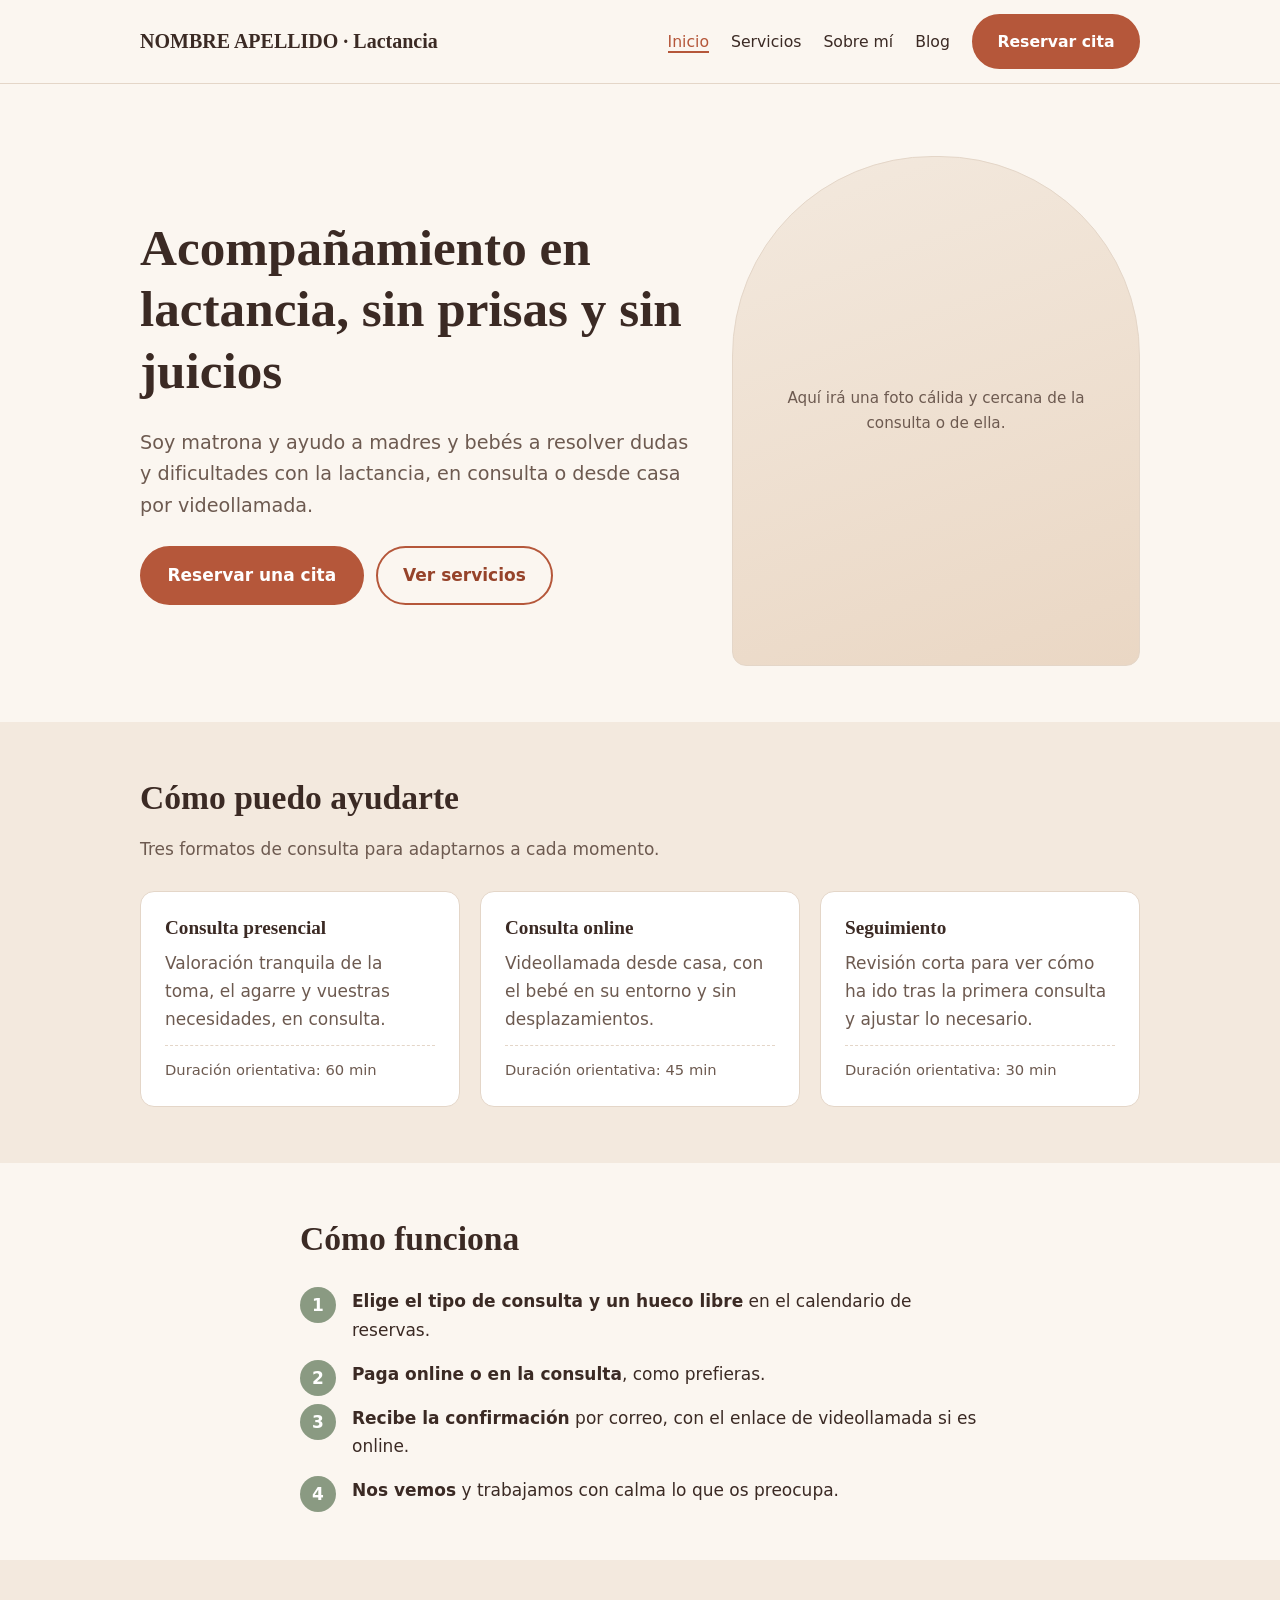
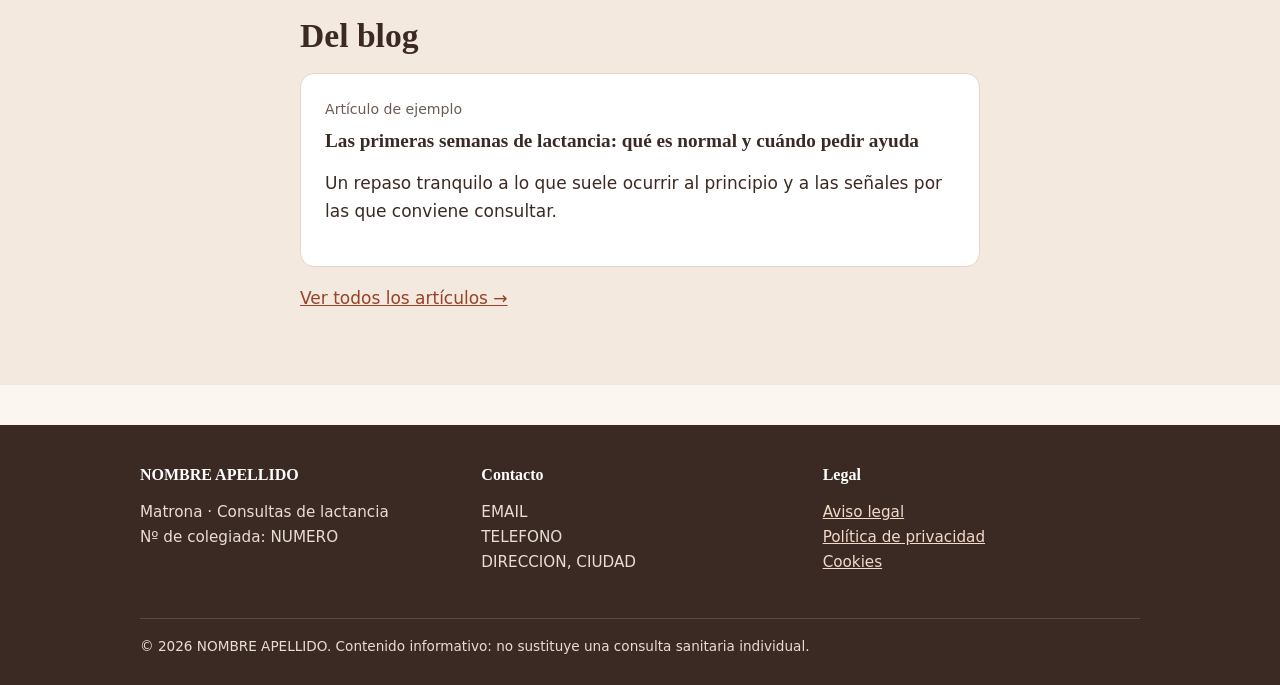
==== index.html @ ddde4c58 "First version" ====
<!doctype html>
<html lang="es">
<head>
  <meta charset="utf-8">
  <meta name="viewport" content="width=device-width, initial-scale=1">
  <title>Consultas de lactancia · NOMBRE APELLIDO, matrona</title>
  <meta name="description" content="Consultas de lactancia con matrona, presenciales y online. Acompañamiento cercano para madres y bebés.">
  <link rel="stylesheet" href="styles.css">
</head>
<body>
  <header class="sitio">
    <div class="wrap">
      <a class="marca" href="index.html">NOMBRE APELLIDO · Lactancia</a>
      <nav aria-label="Principal">
        <ul>
          <li><a href="index.html" aria-current="page">Inicio</a></li>
          <li><a href="servicios.html">Servicios</a></li>
          <li><a href="sobre-mi.html">Sobre mí</a></li>
          <li><a href="blog.html">Blog</a></li>
          <li><a class="boton" href="reservar.html">Reservar cita</a></li>
        </ul>
      </nav>
    </div>
  </header>

  <main>
    <section class="portada">
      <div class="wrap">
        <div>
          <h1>Acompañamiento en lactancia, sin prisas y sin juicios</h1>
          <p class="entrada">Soy matrona y ayudo a madres y bebés a resolver dudas y dificultades con la lactancia, en consulta o desde casa por videollamada.</p>
          <div class="acciones">
            <a class="boton" href="reservar.html">Reservar una cita</a>
            <a class="boton suave" href="servicios.html">Ver servicios</a>
          </div>
        </div>
        <div class="retrato" role="img" aria-label="Espacio reservado para una foto">
          Aquí irá una foto cálida y cercana de la consulta o de ella.
        </div>
      </div>
    </section>

    <section class="bloque alt">
      <div class="wrap">
        <div class="cabecera-bloque">
          <h2>Cómo puedo ayudarte</h2>
          <p>Tres formatos de consulta para adaptarnos a cada momento.</p>
        </div>
        <div class="tarjetas">
          <div class="tarjeta">
            <h3>Consulta presencial</h3>
            <p>Valoración tranquila de la toma, el agarre y vuestras necesidades, en consulta.</p>
            <div class="detalle">Duración orientativa: 60 min</div>
          </div>
          <div class="tarjeta">
            <h3>Consulta online</h3>
            <p>Videollamada desde casa, con el bebé en su entorno y sin desplazamientos.</p>
            <div class="detalle">Duración orientativa: 45 min</div>
          </div>
          <div class="tarjeta">
            <h3>Seguimiento</h3>
            <p>Revisión corta para ver cómo ha ido tras la primera consulta y ajustar lo necesario.</p>
            <div class="detalle">Duración orientativa: 30 min</div>
          </div>
        </div>
      </div>
    </section>

    <section class="bloque">
      <div class="wrap estrecho">
        <div class="cabecera-bloque">
          <h2>Cómo funciona</h2>
        </div>
        <ol class="pasos">
          <li><strong>Elige el tipo de consulta y un hueco libre</strong> en el calendario de reservas.</li>
          <li><strong>Paga online o en la consulta</strong>, como prefieras.</li>
          <li><strong>Recibe la confirmación</strong> por correo, con el enlace de videollamada si es online.</li>
          <li><strong>Nos vemos</strong> y trabajamos con calma lo que os preocupa.</li>
        </ol>
      </div>
    </section>

    <section class="bloque alt">
      <div class="wrap estrecho">
        <h2>Del blog</h2>
        <div class="lista-articulos">
          <div class="articulo-resumen">
            <div class="meta">Artículo de ejemplo</div>
            <h3><a href="articulo-primeras-semanas.html">Las primeras semanas de lactancia: qué es normal y cuándo pedir ayuda</a></h3>
            <p>Un repaso tranquilo a lo que suele ocurrir al principio y a las señales por las que conviene consultar.</p>
          </div>
        </div>
        <p><a href="blog.html">Ver todos los artículos →</a></p>
      </div>
    </section>
  </main>

  <footer class="sitio">
    <div class="wrap">
      <div class="columnas">
        <div>
          <h3>NOMBRE APELLIDO</h3>
          <p>Matrona · Consultas de lactancia<br>Nº de colegiada: NUMERO</p>
        </div>
        <div>
          <h3>Contacto</h3>
          <p>EMAIL<br>TELEFONO<br>DIRECCION, CIUDAD</p>
        </div>
        <div>
          <h3>Legal</h3>
          <p><a href="aviso-legal.html">Aviso legal</a><br><a href="aviso-legal.html#privacidad">Política de privacidad</a><br><a href="aviso-legal.html#cookies">Cookies</a></p>
        </div>
      </div>
      <div class="copia">© 2026 NOMBRE APELLIDO. Contenido informativo: no sustituye una consulta sanitaria individual.</div>
    </div>
  </footer>
</body>
</html>
---- styles.css ----
:root {
  --crema: #fbf6f0;
  --crema-2: #f3e9de;
  --tinta: #3b2a24;
  --tinta-suave: #6d5a50;
  --terracota: #b5573a;
  --terracota-oscuro: #96432a;
  --salvia: #8a9a82;
  --linea: #e4d6c8;
  --radio: 14px;
}

* { box-sizing: border-box; }

html { scroll-behavior: smooth; }

body {
  margin: 0;
  background: var(--crema);
  color: var(--tinta);
  font-family: system-ui, -apple-system, "Segoe UI", Roboto, sans-serif;
  line-height: 1.65;
  font-size: 17px;
}

h1, h2, h3 {
  font-family: Georgia, "Times New Roman", serif;
  font-weight: 600;
  line-height: 1.2;
  margin: 0 0 .5em;
}
h1 { font-size: clamp(2rem, 5vw, 3.2rem); }
h2 { font-size: clamp(1.5rem, 3.5vw, 2.1rem); }
h3 { font-size: 1.2rem; }

a { color: var(--terracota-oscuro); }
a:hover { color: var(--terracota); }

.wrap { max-width: 1040px; margin: 0 auto; padding: 0 20px; }
.estrecho { max-width: 720px; }

/* Cabecera */
header.sitio {
  background: var(--crema);
  border-bottom: 1px solid var(--linea);
  position: sticky;
  top: 0;
  z-index: 10;
}
header.sitio .wrap {
  display: flex;
  align-items: center;
  justify-content: space-between;
  gap: 16px;
  padding-top: 14px;
  padding-bottom: 14px;
  flex-wrap: wrap;
}
.marca {
  font-family: Georgia, serif;
  font-size: 1.25rem;
  font-weight: 600;
  color: var(--tinta);
  text-decoration: none;
}
nav ul {
  list-style: none;
  display: flex;
  gap: 6px 22px;
  margin: 0;
  padding: 0;
  flex-wrap: wrap;
  align-items: center;
}
nav a {
  text-decoration: none;
  color: var(--tinta);
  font-size: .98rem;
}
nav a:hover, nav a[aria-current="page"] { color: var(--terracota); }
nav a[aria-current="page"] { border-bottom: 2px solid var(--terracota); }

/* Botones */
.boton {
  display: inline-block;
  background: var(--terracota);
  color: #fff;
  padding: .8em 1.5em;
  border-radius: 999px;
  text-decoration: none;
  font-weight: 600;
  border: 2px solid var(--terracota);
  transition: background .15s;
}
.boton:hover { background: var(--terracota-oscuro); border-color: var(--terracota-oscuro); color: #fff; }
.boton.suave { background: transparent; color: var(--terracota-oscuro); }
.boton.suave:hover { background: var(--crema-2); color: var(--terracota-oscuro); }

/* Portada */
.portada { padding: 72px 0 56px; }
.portada .wrap {
  display: grid;
  grid-template-columns: 1.15fr .85fr;
  gap: 40px;
  align-items: center;
}
.portada p.entrada { font-size: 1.2rem; color: var(--tinta-suave); max-width: 34em; }
.portada .acciones { display: flex; gap: 12px; flex-wrap: wrap; margin-top: 24px; }
.retrato {
  aspect-ratio: 4 / 5;
  border-radius: 200px 200px var(--radio) var(--radio);
  background: linear-gradient(160deg, var(--crema-2), #ead7c4);
  border: 1px solid var(--linea);
  display: flex;
  align-items: center;
  justify-content: center;
  text-align: center;
  padding: 24px;
  color: var(--tinta-suave);
  font-size: .95rem;
}

/* Secciones */
section.bloque { padding: 56px 0; }
section.bloque.alt { background: var(--crema-2); }
.cabecera-bloque { margin-bottom: 28px; max-width: 40em; }
.cabecera-bloque p { color: var(--tinta-suave); margin: 0; }

.tarjetas {
  display: grid;
  grid-template-columns: repeat(auto-fit, minmax(250px, 1fr));
  gap: 20px;
}
.tarjeta {
  background: #fff;
  border: 1px solid var(--linea);
  border-radius: var(--radio);
  padding: 24px;
  display: flex;
  flex-direction: column;
}
.tarjeta p { margin: 0 0 12px; color: var(--tinta-suave); }
.tarjeta .detalle { font-size: .92rem; color: var(--tinta-suave); margin-top: auto; padding-top: 12px; border-top: 1px dashed var(--linea); }
.precio {
  font-family: Georgia, serif;
  font-size: 1.6rem;
  color: var(--terracota-oscuro);
  margin: 4px 0 8px;
}

.pasos { counter-reset: paso; list-style: none; padding: 0; margin: 0; display: grid; gap: 16px; }
.pasos li {
  counter-increment: paso;
  position: relative;
  padding-left: 52px;
}
.pasos li::before {
  content: counter(paso);
  position: absolute;
  left: 0;
  top: 0;
  width: 36px;
  height: 36px;
  border-radius: 50%;
  background: var(--salvia);
  color: #fff;
  font-weight: 700;
  display: flex;
  align-items: center;
  justify-content: center;
}

/* Reserva */
.reserva-marco {
  border: 1px solid var(--linea);
  border-radius: var(--radio);
  overflow: hidden;
  background: #fff;
}
.reserva-marco iframe { width: 100%; height: 720px; border: 0; display: block; }

.aviso {
  background: #fff8e6;
  border: 1px solid #ecd9a0;
  border-radius: var(--radio);
  padding: 14px 18px;
  font-size: .95rem;
  margin: 0 0 24px;
}

/* Blog */
.lista-articulos { display: grid; gap: 20px; }
.articulo-resumen {
  background: #fff;
  border: 1px solid var(--linea);
  border-radius: var(--radio);
  padding: 24px;
}
.articulo-resumen h3 { margin-bottom: .3em; }
.articulo-resumen h3 a { text-decoration: none; color: var(--tinta); }
.articulo-resumen h3 a:hover { color: var(--terracota); }
.meta { font-size: .88rem; color: var(--tinta-suave); margin-bottom: 8px; }

article.texto h2 { margin-top: 1.6em; }
article.texto p, article.texto li { max-width: 40em; }

.divulgacion {
  font-size: .9rem;
  color: var(--tinta-suave);
  border-left: 3px solid var(--salvia);
  padding: 4px 0 4px 14px;
  margin: 24px 0;
}

/* Pie */
footer.sitio {
  background: var(--tinta);
  color: #e9ddd2;
  padding: 40px 0 28px;
  margin-top: 40px;
  font-size: .95rem;
}
footer.sitio a { color: #f3d9c9; }
footer.sitio .columnas {
  display: grid;
  grid-template-columns: repeat(auto-fit, minmax(220px, 1fr));
  gap: 24px;
}
footer.sitio h3 { color: #fff; font-size: 1rem; }
footer.sitio .copia { margin-top: 28px; padding-top: 16px; border-top: 1px solid #5b473e; font-size: .85rem; }

@media (max-width: 760px) {
  .portada { padding-top: 40px; }
  .portada .wrap { grid-template-columns: 1fr; }
  .retrato { max-width: 320px; }
  .reserva-marco iframe { height: 820px; }
}
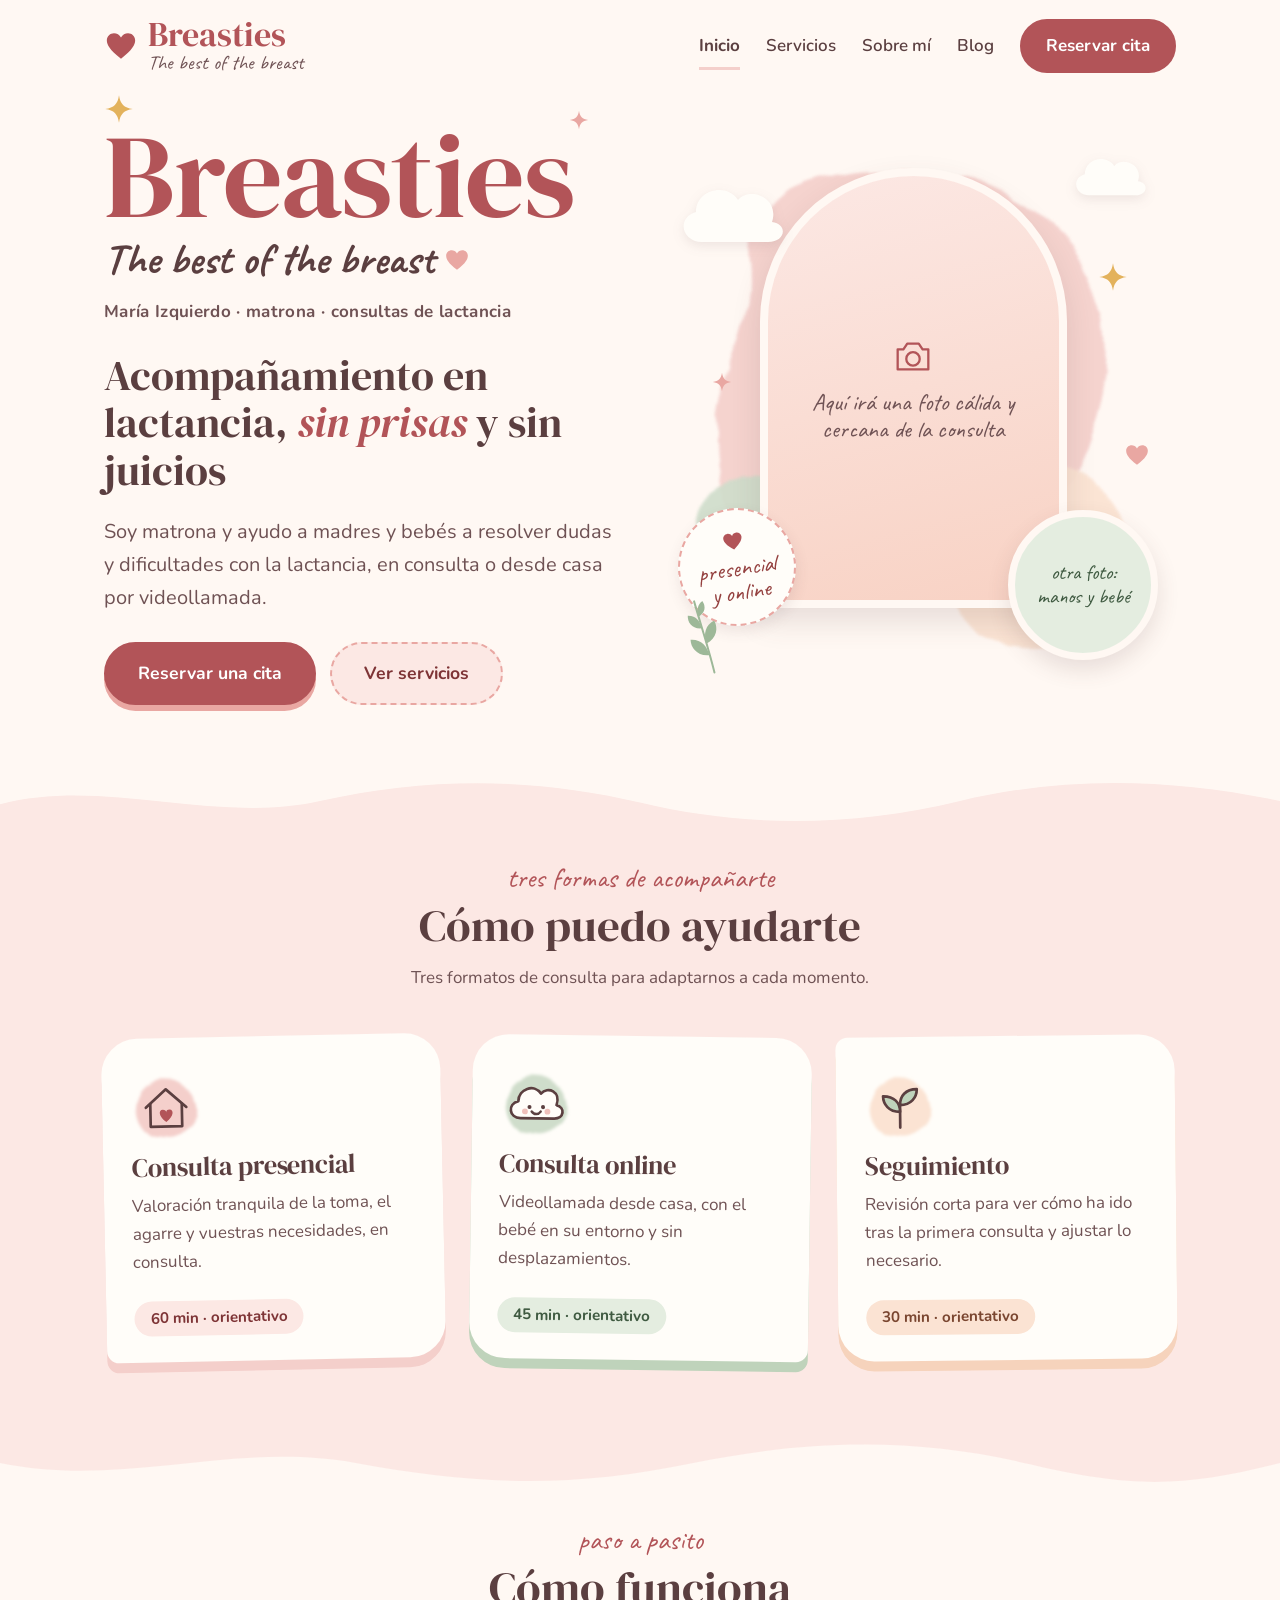
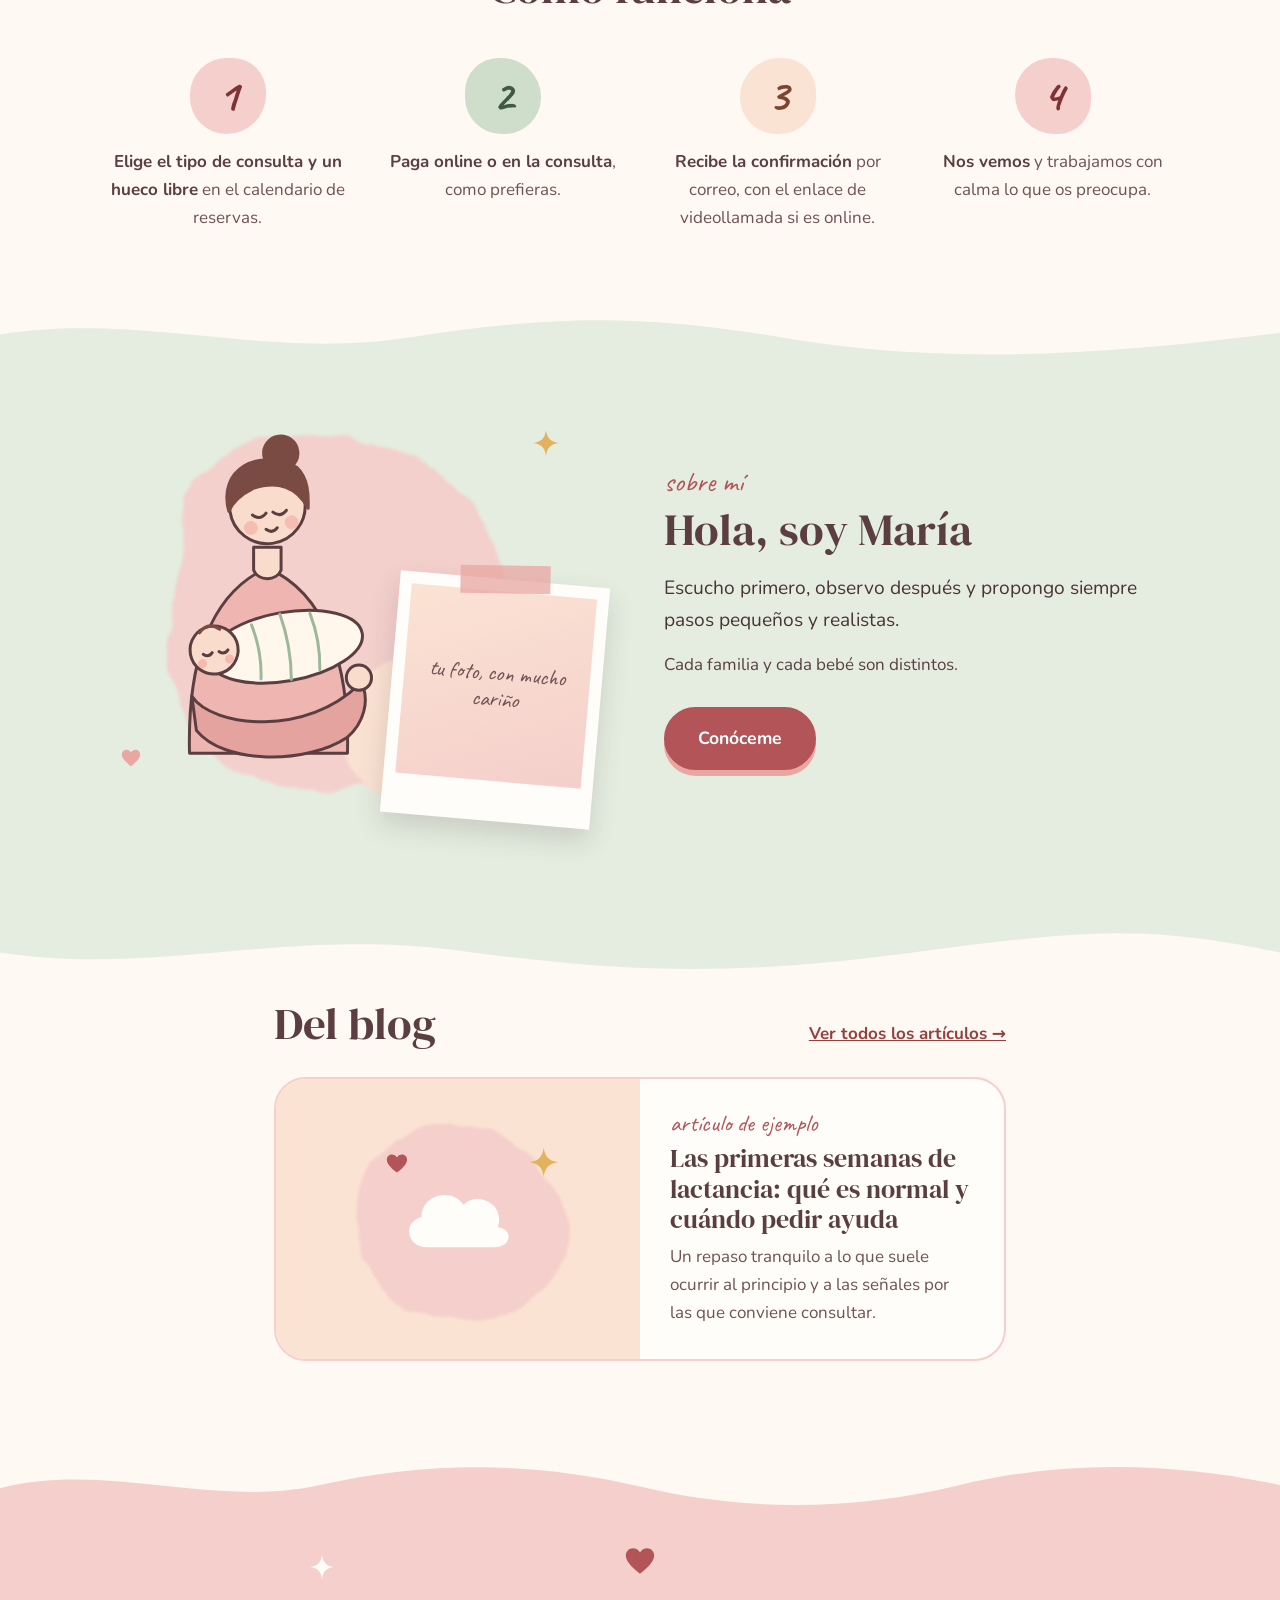
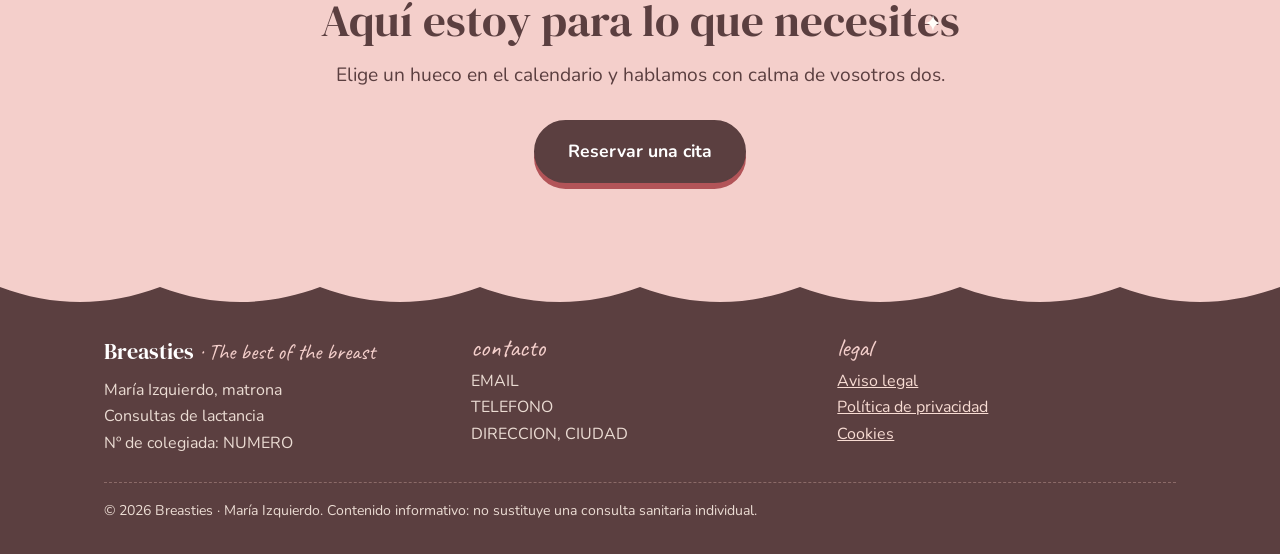
==== commit b6fea342: "Actualizar UI" ====
--- a/index.html
+++ b/index.html
@@ -3,14 +3,38 @@
 <head>
   <meta charset="utf-8">
   <meta name="viewport" content="width=device-width, initial-scale=1">
-  <title>Consultas de lactancia · NOMBRE APELLIDO, matrona</title>
-  <meta name="description" content="Consultas de lactancia con matrona, presenciales y online. Acompañamiento cercano para madres y bebés.">
+  <title>Breasties · The best of the breast · María Izquierdo, matrona</title>
+  <meta name="description" content="Breasties: consultas de lactancia con la matrona María Izquierdo, presenciales y online. Acompañamiento cercano para madres y bebés.">
+  <link rel="preconnect" href="https://fonts.googleapis.com">
+  <link href="https://fonts.googleapis.com/css2?family=DM+Serif+Display:ital@0;1&family=Nunito:wght@400;600;700&family=Caveat:wght@500;700&display=swap" rel="stylesheet">
   <link rel="stylesheet" href="styles.css">
 </head>
 <body>
+  <svg width="0" height="0" style="position:absolute" aria-hidden="true" focusable="false">
+  <defs>
+    <filter id="acuarela" x="-20%" y="-20%" width="140%" height="140%">
+      <feTurbulence type="fractalNoise" baseFrequency="0.018" numOctaves="3" seed="7" result="ruido"/>
+      <feDisplacementMap in="SourceGraphic" in2="ruido" scale="16" xChannelSelector="R" yChannelSelector="G" result="desp"/>
+      <feGaussianBlur in="desp" stdDeviation="1.4"/>
+    </filter>
+    <symbol id="chispa" viewBox="-12 -12 24 24"><path d="M0 -11 C1 -4 4 -1 11 0 C4 1 1 4 0 11 C-1 4 -4 1 -11 0 C-4 -1 -1 -4 0 -11Z" fill="currentColor"/></symbol>
+    <symbol id="corazon" viewBox="0 0 24 24"><path d="M12 21 C4 15 2 11 2 8 C2 5 4.5 3 7 3 C9 3 11 4 12 6 C13 4 15 3 17 3 C19.5 3 22 5 22 8 C22 11 20 15 12 21Z" fill="currentColor"/></symbol>
+    <symbol id="nube" viewBox="0 0 120 70"><path d="M30 64 C10 64 4 40 24 34 C24 12 54 4 66 22 C78 8 108 20 100 44 C116 46 114 64 96 64 Z" fill="currentColor"/></symbol>
+    <symbol id="ramita" viewBox="0 0 40 80">
+      <path d="M20 78 C21 52 20 30 20 4" stroke="currentColor" stroke-width="2" fill="none" stroke-linecap="round"/>
+      <path d="M20 60 C8 58 4 48 6 40 C16 42 20 50 20 60Z" fill="currentColor"/>
+      <path d="M20 48 C32 46 36 36 34 28 C24 30 20 38 20 48Z" fill="currentColor"/>
+      <path d="M20 32 C10 30 8 22 10 16 C18 18 20 24 20 32Z" fill="currentColor"/>
+      <path d="M20 20 C28 18 30 12 28 6 C22 8 20 14 20 20Z" fill="currentColor"/>
+    </symbol>
+  </defs>
+</svg>
   <header class="sitio">
     <div class="wrap">
-      <a class="marca" href="index.html">NOMBRE APELLIDO · Lactancia</a>
+      <a class="marca" href="index.html">
+        <svg viewBox="0 0 24 24" aria-hidden="true"><use href="#corazon"/></svg>
+        <span class="marca-texto"><span class="marca-nombre">Breasties</span><span class="marca-lema">The best of the breast</span></span>
+      </a>
       <nav aria-label="Principal">
         <ul>
           <li><a href="index.html" aria-current="page">Inicio</a></li>
@@ -27,91 +51,194 @@
     <section class="portada">
       <div class="wrap">
         <div>
-          <h1>Acompañamiento en lactancia, sin prisas y sin juicios</h1>
+          <div class="titular">
+            <div class="marca-grande">Breasties</div>
+            <div class="lema">The best of the breast <svg viewBox="0 0 24 24" aria-hidden="true"><use href="#corazon"/></svg></div>
+            <svg class="garabato" width="30" height="30" viewBox="0 0 24 24" aria-hidden="true" style="left:0;top:-26px;color:var(--oro)"><use href="#chispa"/></svg>
+            <svg class="garabato" width="20" height="20" viewBox="0 0 24 24" aria-hidden="true" style="right:6%;top:-10px;color:var(--rosa-fuerte)"><use href="#chispa"/></svg>
+            <div class="firma">María Izquierdo · matrona · consultas de lactancia</div>
+          </div>
+          <h1>Acompañamiento en lactancia, <em>sin prisas</em> y sin juicios</h1>
           <p class="entrada">Soy matrona y ayudo a madres y bebés a resolver dudas y dificultades con la lactancia, en consulta o desde casa por videollamada.</p>
           <div class="acciones">
-            <a class="boton" href="reservar.html">Reservar una cita</a>
-            <a class="boton suave" href="servicios.html">Ver servicios</a>
-          </div>
-        </div>
-        <div class="retrato" role="img" aria-label="Espacio reservado para una foto">
-          Aquí irá una foto cálida y cercana de la consulta o de ella.
-        </div>
-      </div>
-    </section>
-
-    <section class="bloque alt">
+            <a class="boton grande" href="reservar.html">Reservar una cita</a>
+            <a class="boton grande suave" href="servicios.html">Ver servicios</a>
+          </div>
+        </div>
+
+        <div class="escena">
+          <svg class="fondo" viewBox="0 0 480 540" aria-hidden="true" preserveAspectRatio="xMidYMid meet">
+            <path d="M70 120 C60 40 190 10 290 40 C400 70 450 160 420 270 C395 370 330 440 220 450 C110 460 40 400 38 300 C36 230 78 190 70 120Z" fill="#f4cfcb" filter="url(#acuarela)" opacity=".9"/>
+            <path d="M300 330 C360 300 450 330 450 410 C450 480 380 520 320 500 C260 480 240 360 300 330Z" fill="#fbe3d3" filter="url(#acuarela)" opacity=".95"/>
+            <path d="M20 400 C10 350 60 320 100 340 C140 360 150 420 110 450 C70 480 30 450 20 400Z" fill="#cfddcb" filter="url(#acuarela)" opacity=".9"/>
+          </svg>
+          <!-- Foto principal: sustituye el contenido por <img src="foto.jpg" alt="Descripción"> -->
+          <div class="foto foto-arco" role="img" aria-label="Espacio para una foto">
+            <svg width="46" height="46" viewBox="0 0 48 48" fill="none" stroke="#b25458" stroke-width="2.4" stroke-linecap="round" stroke-linejoin="round" aria-hidden="true"><path d="M8 17 H14 L18 11 H30 L34 17 H40 V38 H8 Z"/><circle cx="24" cy="27" r="7"/></svg>
+            Aquí irá una foto cálida y cercana de la consulta
+          </div>
+          <div class="foto foto-redonda" role="img" aria-label="Espacio para una segunda foto">otra foto: manos y bebé</div>
+          <div class="pegatina"><svg viewBox="0 0 24 24" aria-hidden="true"><use href="#corazon"/></svg>presencial<br>y online</div>
+          <svg class="garabato flota" width="120" height="70" viewBox="0 0 120 70" aria-hidden="true" style="left:-6px;top:36px;color:var(--crema-2);filter:drop-shadow(0 4px 6px rgba(91,63,64,.1))"><use href="#nube"/></svg>
+          <svg class="garabato flota2" width="84" height="50" viewBox="0 0 120 70" aria-hidden="true" style="right:6px;top:8px;color:var(--crema-2);filter:drop-shadow(0 4px 6px rgba(91,63,64,.1))"><use href="#nube"/></svg>
+          <svg class="garabato" width="30" height="30" viewBox="0 0 24 24" aria-hidden="true" style="right:30px;top:120px;color:var(--oro)"><use href="#chispa"/></svg>
+          <svg class="garabato" width="20" height="20" viewBox="0 0 24 24" aria-hidden="true" style="left:34px;top:230px;color:var(--rosa-fuerte)"><use href="#chispa"/></svg>
+          <svg class="garabato" width="26" height="26" viewBox="0 0 24 24" aria-hidden="true" style="right:8px;top:300px;color:var(--rosa-fuerte)"><use href="#corazon"/></svg>
+          <svg class="garabato" width="40" height="80" viewBox="0 0 40 80" aria-hidden="true" style="left:6px;bottom:6px;color:#9db898;transform:rotate(-16deg)"><use href="#ramita"/></svg>
+        </div>
+      </div>
+    </section>
+
+    <div class="ola" style="--de:var(--crema);--a:var(--rosa-claro)" aria-hidden="true"><svg viewBox="0 0 1440 60" preserveAspectRatio="none"><path d="M0 34 C120 0 240 60 360 30 S600 0 720 32 S960 62 1080 30 S1320 2 1440 30 V60 H0Z"/></svg></div>
+    <section class="bloque rosa">
       <div class="wrap">
         <div class="cabecera-bloque">
+          <div class="manuscrita">tres formas de acompañarte</div>
           <h2>Cómo puedo ayudarte</h2>
           <p>Tres formatos de consulta para adaptarnos a cada momento.</p>
         </div>
         <div class="tarjetas">
           <div class="tarjeta">
+            <svg class="icono" viewBox="0 0 64 64" aria-hidden="true"><circle cx="32" cy="34" r="27" fill="#f4cfcb" filter="url(#acuarela)"/><g fill="none" stroke="#5b3f40" stroke-width="2.4" stroke-linecap="round" stroke-linejoin="round"><path d="M14 33 L32 17 L50 33"/><path d="M18 30 V50 H46 V30"/></g><path d="M32 46 C25 41 25 35 29 35 C31 35 32 36 32 37.5 C32 36 33 35 35 35 C39 35 39 41 32 46Z" fill="#b25458"/></svg>
             <h3>Consulta presencial</h3>
             <p>Valoración tranquila de la toma, el agarre y vuestras necesidades, en consulta.</p>
-            <div class="detalle">Duración orientativa: 60 min</div>
+            <div class="pie-tarjeta"><span class="pildora">60 min · orientativo</span></div>
           </div>
           <div class="tarjeta">
+            <svg class="icono" viewBox="0 0 64 64" aria-hidden="true"><circle cx="32" cy="34" r="27" fill="#cfddcb" filter="url(#acuarela)"/><path d="M18 46 C8 46 6 34 16 31 C16 20 30 15 36 24 C42 17 54 22 50 34 C58 36 57 46 48 46 Z" fill="#fffdf9" stroke="#5b3f40" stroke-width="2.4" stroke-linejoin="round"/><circle cx="26" cy="36" r="1.8" fill="#5b3f40"/><circle cx="38" cy="36" r="1.8" fill="#5b3f40"/><path d="M28 40 C30 43 34 43 36 40" fill="none" stroke="#5b3f40" stroke-width="2.2" stroke-linecap="round"/><circle cx="22" cy="40" r="2.6" fill="#e9a7a2" opacity=".7"/><circle cx="42" cy="40" r="2.6" fill="#e9a7a2" opacity=".7"/></svg>
             <h3>Consulta online</h3>
             <p>Videollamada desde casa, con el bebé en su entorno y sin desplazamientos.</p>
-            <div class="detalle">Duración orientativa: 45 min</div>
+            <div class="pie-tarjeta"><span class="pildora">45 min · orientativo</span></div>
           </div>
           <div class="tarjeta">
+            <svg class="icono" viewBox="0 0 64 64" aria-hidden="true"><circle cx="32" cy="34" r="27" fill="#fbe3d3" filter="url(#acuarela)"/><g fill="none" stroke="#5b3f40" stroke-width="2.4" stroke-linecap="round" stroke-linejoin="round"><path d="M32 52 V30"/><path d="M32 38 C22 38 17 31 17 24 C27 24 32 30 32 38Z" fill="#bfd3bb"/><path d="M32 32 C42 32 47 25 47 18 C37 18 32 24 32 32Z" fill="#bfd3bb"/></g></svg>
             <h3>Seguimiento</h3>
             <p>Revisión corta para ver cómo ha ido tras la primera consulta y ajustar lo necesario.</p>
-            <div class="detalle">Duración orientativa: 30 min</div>
-          </div>
-        </div>
-      </div>
-    </section>
-
-    <section class="bloque">
+            <div class="pie-tarjeta"><span class="pildora">30 min · orientativo</span></div>
+          </div>
+        </div>
+      </div>
+    </section>
+
+    <div class="ola" style="--de:var(--rosa-claro);--a:var(--crema)" aria-hidden="true"><svg viewBox="0 0 1440 60" preserveAspectRatio="none"><path d="M0 30 C140 62 260 2 400 30 S640 62 780 30 S1040 0 1160 32 S1340 58 1440 30 V60 H0Z"/></svg></div>
+    <section class="bloque crema">
+      <div class="wrap">
+        <div class="cabecera-bloque">
+          <div class="manuscrita">paso a pasito</div>
+          <h2>Cómo funciona</h2>
+        </div>
+        <ol class="pasos">
+          <li><span class="num" aria-hidden="true">1</span><span><strong>Elige el tipo de consulta y un hueco libre</strong> en el calendario de reservas.</span></li>
+          <li><span class="num" aria-hidden="true">2</span><span><strong>Paga online o en la consulta</strong>, como prefieras.</span></li>
+          <li><span class="num" aria-hidden="true">3</span><span><strong>Recibe la confirmación</strong> por correo, con el enlace de videollamada si es online.</span></li>
+          <li><span class="num" aria-hidden="true">4</span><span><strong>Nos vemos</strong> y trabajamos con calma lo que os preocupa.</span></li>
+        </ol>
+      </div>
+    </section>
+
+    <div class="ola" style="--de:var(--crema);--a:var(--salvia-claro)" aria-hidden="true"><svg viewBox="0 0 1440 60" preserveAspectRatio="none"><path d="M0 28 C160 0 300 60 460 32 S720 2 880 32 S1200 60 1440 26 V60 H0Z"/></svg></div>
+    <section class="bloque salvia">
+      <div class="wrap sobre">
+        <div class="escena">
+      <svg class="fondo" viewBox="0 0 480 440" aria-hidden="true" preserveAspectRatio="xMidYMid meet">
+        <path d="M60 140 C50 60 150 20 240 40 C340 62 400 140 380 240 C360 340 280 400 180 390 C90 380 40 320 50 240 C54 200 64 180 60 140Z" fill="#f4cfcb" filter="url(#acuarela)" opacity=".95"/>
+        <path d="M250 270 C300 240 390 270 380 340 C370 400 300 420 250 390 C210 365 215 295 250 270Z" fill="#fbe3d3" filter="url(#acuarela)" opacity=".95"/>
+      </svg>
+      <svg viewBox="40 20 260 300" aria-hidden="true" style="position:absolute;left:2%;top:20px;width:62%" fill="none" stroke="#5b3f40" stroke-width="2.6" stroke-linecap="round" stroke-linejoin="round">
+        <path d="M92 312 C90 232 110 172 160 150 C210 172 232 232 230 312 Z" fill="#efb5b1"/>
+        <path d="M148 132 L148 152 C152 162 168 162 172 152 L172 132 Z" fill="#f9dccb"/>
+        <g transform="rotate(-8 160 96)">
+          <circle cx="160" cy="96" r="33" fill="#f9dccb"/>
+          <path d="M126 96 C121 58 160 44 190 66 C199 77 197 92 195 103 C188 83 172 75 150 79 C138 83 130 89 126 96Z" fill="#7a4b43" stroke="#7a4b43"/>
+          <circle cx="178" cy="52" r="15" fill="#7a4b43" stroke="#7a4b43"/>
+          <path d="M146 102 q6 6 12 0"/><path d="M164 102 q6 6 12 0"/><path d="M156 116 q5 5 10 0"/>
+          <circle cx="143" cy="113" r="6" fill="#f4a9a3" stroke="none" opacity=".6"/>
+          <circle cx="179" cy="113" r="6" fill="#f4a9a3" stroke="none" opacity=".6"/>
+        </g>
+        <g transform="rotate(-10 170 220)">
+          <ellipse cx="176" cy="220" rx="68" ry="30" fill="#fff7ec"/>
+          <path d="M150 196 q5 24 0 48" stroke="#9db898"/><path d="M176 191 q5 29 0 58" stroke="#9db898"/><path d="M202 195 q5 25 0 50" stroke="#9db898"/>
+          <circle cx="114" cy="212" r="21" fill="#f9dccb"/>
+          <path d="M104 195 q9 -9 18 0" stroke="#7a4b43"/>
+          <path d="M104 214 q4 4 8 0"/><path d="M118 214 q4 4 8 0"/>
+          <circle cx="102" cy="222" r="4" fill="#f4a9a3" stroke="none" opacity=".7"/>
+          <circle cx="126" cy="222" r="4" fill="#f4a9a3" stroke="none" opacity=".7"/>
+        </g>
+        <path d="M94 262 C112 290 196 298 242 250 C250 266 244 286 230 298 C194 322 122 322 98 292 Z" fill="#e5a3a0"/>
+        <circle cx="240" cy="246" r="11" fill="#f9dccb"/>
+      </svg>
+      <div class="polaroid">
+        <!-- Sustituye el texto de abajo por: <img src="foto.jpg" alt="Descripción de la foto"> -->
+        <div class="foto" role="img" aria-label="Espacio para una foto">tu foto, con mucho cariño</div>
+      </div>
+      <svg class="garabato" width="28" height="28" viewBox="0 0 24 24" aria-hidden="true" style="right:40px;top:30px;color:var(--oro)"><use href="#chispa"/></svg>
+      <svg class="garabato" width="22" height="22" viewBox="0 0 24 24" aria-hidden="true" style="left:0;bottom:70px;color:var(--rosa-fuerte)"><use href="#corazon"/></svg>
+    </div>
+        <div>
+          <div class="manuscrita">sobre mí</div>
+          <h2>Hola, soy María</h2>
+          <p class="destacado">Escucho primero, observo después y propongo siempre pasos pequeños y realistas.</p>
+          <p style="margin:0 0 28px">Cada familia y cada bebé son distintos.</p>
+          <a class="boton grande" href="sobre-mi.html">Conóceme</a>
+        </div>
+      </div>
+    </section>
+
+    <div class="ola" style="--de:var(--salvia-claro);--a:var(--crema)" aria-hidden="true"><svg viewBox="0 0 1440 60" preserveAspectRatio="none"><path d="M0 32 C180 62 320 0 520 30 S840 60 1040 30 S1300 0 1440 32 V60 H0Z"/></svg></div>
+    <section class="bloque crema" style="padding-top:24px">
       <div class="wrap estrecho">
-        <div class="cabecera-bloque">
-          <h2>Cómo funciona</h2>
-        </div>
-        <ol class="pasos">
-          <li><strong>Elige el tipo de consulta y un hueco libre</strong> en el calendario de reservas.</li>
-          <li><strong>Paga online o en la consulta</strong>, como prefieras.</li>
-          <li><strong>Recibe la confirmación</strong> por correo, con el enlace de videollamada si es online.</li>
-          <li><strong>Nos vemos</strong> y trabajamos con calma lo que os preocupa.</li>
-        </ol>
-      </div>
-    </section>
-
-    <section class="bloque alt">
-      <div class="wrap estrecho">
-        <h2>Del blog</h2>
-        <div class="lista-articulos">
-          <div class="articulo-resumen">
-            <div class="meta">Artículo de ejemplo</div>
+        <div class="cabecera-fila">
+          <h2>Del blog</h2>
+          <a href="blog.html"><strong>Ver todos los artículos →</strong></a>
+        </div>
+        <div class="articulo-resumen">
+          <div class="portadilla">
+            <svg viewBox="0 0 240 200" aria-hidden="true">
+              <path d="M40 90 C30 40 100 10 150 30 C210 52 230 120 190 160 C150 200 60 190 40 130Z" fill="#f4cfcb" filter="url(#acuarela)"/>
+              <use href="#nube" x="70" y="70" width="100" height="58" style="color:#fffdf9"/>
+              <use href="#chispa" x="178" y="40" width="26" height="26" style="color:#e3b25c"/>
+              <use href="#corazon" x="60" y="44" width="20" height="20" style="color:#b25458"/>
+            </svg>
+          </div>
+          <div class="cuerpo">
+            <div class="meta">artículo de ejemplo</div>
             <h3><a href="articulo-primeras-semanas.html">Las primeras semanas de lactancia: qué es normal y cuándo pedir ayuda</a></h3>
             <p>Un repaso tranquilo a lo que suele ocurrir al principio y a las señales por las que conviene consultar.</p>
           </div>
         </div>
-        <p><a href="blog.html">Ver todos los artículos →</a></p>
+      </div>
+    </section>
+
+    <div class="ola" style="--de:var(--crema);--a:var(--rosa)" aria-hidden="true"><svg viewBox="0 0 1440 60" preserveAspectRatio="none"><path d="M0 34 C120 0 240 60 360 30 S600 0 720 32 S960 62 1080 30 S1320 2 1440 30 V60 H0Z"/></svg></div>
+    <section class="llamada">
+      <div class="wrap">
+        <svg class="corazon" viewBox="0 0 24 24" aria-hidden="true"><use href="#corazon"/></svg>
+        <h2>Aquí estoy para lo que necesites</h2>
+        <p>Elige un hueco en el calendario y hablamos con calma de vosotros dos.</p>
+        <a class="boton grande oscuro" href="reservar.html">Reservar una cita</a>
+        <svg class="garabato" width="26" height="26" viewBox="0 0 24 24" aria-hidden="true" style="left:4%;top:10px;color:var(--crema-2)"><use href="#chispa"/></svg>
+        <svg class="garabato" width="18" height="18" viewBox="0 0 24 24" aria-hidden="true" style="right:8%;top:70px;color:var(--crema-2)"><use href="#chispa"/></svg>
       </div>
     </section>
   </main>
-
+<div class="escalopes" aria-hidden="true"><svg viewBox="0 0 1440 60" preserveAspectRatio="none"><path d="M0 0 H1440 V30 C1380 60 1320 60 1260 30 C1200 60 1140 60 1080 30 C1020 60 960 60 900 30 C840 60 780 60 720 30 C660 60 600 60 540 30 C480 60 420 60 360 30 C300 60 240 60 180 30 C120 60 60 60 0 30Z" fill="#f4cfcb"/><path d="M0 30 C60 60 120 60 180 30 C240 60 300 60 360 30 C420 60 480 60 540 30 C600 60 660 60 720 30 C780 60 840 60 900 30 C960 60 1020 60 1080 30 C1140 60 1200 60 1260 30 C1320 60 1380 60 1440 30 V60 H0Z" fill="#5b3f40"/></svg></div>
   <footer class="sitio">
     <div class="wrap">
       <div class="columnas">
         <div>
-          <h3>NOMBRE APELLIDO</h3>
-          <p>Matrona · Consultas de lactancia<br>Nº de colegiada: NUMERO</p>
-        </div>
-        <div>
-          <h3>Contacto</h3>
+          <div class="nombre">Breasties <span>· The best of the breast</span></div>
+          <p>María Izquierdo, matrona<br>Consultas de lactancia<br>Nº de colegiada: NUMERO</p>
+        </div>
+        <div>
+          <div class="titulo">contacto</div>
           <p>EMAIL<br>TELEFONO<br>DIRECCION, CIUDAD</p>
         </div>
         <div>
-          <h3>Legal</h3>
+          <div class="titulo">legal</div>
           <p><a href="aviso-legal.html">Aviso legal</a><br><a href="aviso-legal.html#privacidad">Política de privacidad</a><br><a href="aviso-legal.html#cookies">Cookies</a></p>
         </div>
       </div>
-      <div class="copia">© 2026 NOMBRE APELLIDO. Contenido informativo: no sustituye una consulta sanitaria individual.</div>
+      <div class="copia">© 2026 Breasties · María Izquierdo. Contenido informativo: no sustituye una consulta sanitaria individual.</div>
     </div>
   </footer>
 </body>
--- a/styles.css
+++ b/styles.css
@@ -1,237 +1,438 @@
+/* ============================================================
+   Breasties · The best of the breast
+   Estilo "cuento acuarelado": rosa empolvado, crema, melocotón y salvia.
+   Para cambiar los colores de toda la web, edita las variables de aquí abajo.
+   ============================================================ */
 :root {
-  --crema: #fbf6f0;
-  --crema-2: #f3e9de;
-  --tinta: #3b2a24;
-  --tinta-suave: #6d5a50;
-  --terracota: #b5573a;
-  --terracota-oscuro: #96432a;
-  --salvia: #8a9a82;
-  --linea: #e4d6c8;
-  --radio: 14px;
+  --crema: #fff8f3;
+  --crema-2: #fffdf9;
+  --rosa-claro: #fce8e4;
+  --rosa: #f4cfcb;
+  --rosa-fuerte: #e9a7a2;
+  --durazno: #fbe3d3;
+  --salvia-claro: #e4ede0;
+  --salvia: #cfddcb;
+  --salvia-oscuro: #3f5a41;
+  --tinta: #5b3f40;
+  --tinta-suave: #6f5254;
+  --acento: #b25458;          /* color principal: botones, marca, enlaces */
+  --acento-oscuro: #94403f;
+  --oro: #e3b25c;
+  --serif: "DM Serif Display", Georgia, "Times New Roman", serif;
+  --manuscrita: "Caveat", "Segoe Print", cursive;
+  --texto: "Nunito", system-ui, -apple-system, "Segoe UI", Roboto, sans-serif;
 }
 
 * { box-sizing: border-box; }
-
 html { scroll-behavior: smooth; }
 
 body {
   margin: 0;
   background: var(--crema);
   color: var(--tinta);
-  font-family: system-ui, -apple-system, "Segoe UI", Roboto, sans-serif;
+  font-family: var(--texto);
   line-height: 1.65;
   font-size: 17px;
+  overflow-x: hidden;
 }
 
 h1, h2, h3 {
-  font-family: Georgia, "Times New Roman", serif;
-  font-weight: 600;
-  line-height: 1.2;
+  font-family: var(--serif);
+  font-weight: 400;
+  line-height: 1.15;
   margin: 0 0 .5em;
 }
-h1 { font-size: clamp(2rem, 5vw, 3.2rem); }
-h2 { font-size: clamp(1.5rem, 3.5vw, 2.1rem); }
-h3 { font-size: 1.2rem; }
-
-a { color: var(--terracota-oscuro); }
-a:hover { color: var(--terracota); }
-
-.wrap { max-width: 1040px; margin: 0 auto; padding: 0 20px; }
-.estrecho { max-width: 720px; }
-
-/* Cabecera */
-header.sitio {
-  background: var(--crema);
-  border-bottom: 1px solid var(--linea);
-  position: sticky;
-  top: 0;
-  z-index: 10;
-}
+h1 { font-size: clamp(1.9rem, 4vw, 3rem); }
+h2 { font-size: clamp(1.8rem, 4vw, 2.8rem); }
+h3 { font-size: 1.6rem; }
+
+a { color: var(--acento-oscuro); }
+a:hover { color: var(--acento); }
+
+.wrap { max-width: 1120px; margin: 0 auto; padding: 0 24px; }
+.estrecho { max-width: 780px; }
+
+.manuscrita {
+  font-family: var(--manuscrita);
+  font-size: 1.75rem;
+  line-height: 1;
+  color: var(--acento);
+  margin: 0 0 8px;
+}
+
+.centrado { text-align: center; }
+
+/* ---------- Cabecera ---------- */
+header.sitio { background: var(--crema); }
 header.sitio .wrap {
   display: flex;
+  flex-wrap: wrap;
   align-items: center;
   justify-content: space-between;
-  gap: 16px;
-  padding-top: 14px;
-  padding-bottom: 14px;
-  flex-wrap: wrap;
+  gap: 14px 28px;
+  padding-top: 18px;
+  padding-bottom: 18px;
 }
 .marca {
-  font-family: Georgia, serif;
-  font-size: 1.25rem;
-  font-weight: 600;
+  display: flex;
+  align-items: center;
+  gap: 10px;
+  text-decoration: none;
   color: var(--tinta);
-  text-decoration: none;
-}
+}
+.marca svg { width: 34px; height: 34px; color: var(--acento); flex: none; }
+.marca-texto { display: flex; flex-direction: column; }
+.marca-nombre { font-family: var(--serif); font-size: 2.1rem; line-height: 1; color: var(--acento); }
+.marca-lema { font-family: var(--manuscrita); font-size: 1.25rem; line-height: 1.1; color: var(--tinta-suave); }
+
 nav ul {
   list-style: none;
-  display: flex;
-  gap: 6px 22px;
   margin: 0;
   padding: 0;
+  display: flex;
   flex-wrap: wrap;
   align-items: center;
+  gap: 6px 26px;
 }
 nav a {
   text-decoration: none;
   color: var(--tinta);
-  font-size: .98rem;
-}
-nav a:hover, nav a[aria-current="page"] { color: var(--terracota); }
-nav a[aria-current="page"] { border-bottom: 2px solid var(--terracota); }
-
-/* Botones */
+  font-weight: 600;
+  padding: 10px 0;
+}
+nav a:hover { color: var(--acento); }
+nav a[aria-current="page"]:not(.boton) { font-weight: 700; border-bottom: 3px solid var(--rosa); }
+
+/* ---------- Botones ---------- */
 .boton {
   display: inline-block;
-  background: var(--terracota);
+  background: var(--acento);
   color: #fff;
-  padding: .8em 1.5em;
+  font-weight: 700;
+  text-decoration: none;
+  padding: 12px 26px;
   border-radius: 999px;
-  text-decoration: none;
-  font-weight: 600;
-  border: 2px solid var(--terracota);
-  transition: background .15s;
-}
-.boton:hover { background: var(--terracota-oscuro); border-color: var(--terracota-oscuro); color: #fff; }
-.boton.suave { background: transparent; color: var(--terracota-oscuro); }
-.boton.suave:hover { background: var(--crema-2); color: var(--terracota-oscuro); }
-
-/* Portada */
-.portada { padding: 72px 0 56px; }
+  border: 2px solid var(--acento);
+  transition: filter .15s, transform .15s;
+}
+.boton:hover { color: #fff; filter: brightness(.93); transform: translateY(-1px); }
+nav a.boton { color: #fff; padding: 11px 24px; }
+.boton.grande { font-size: 1.1rem; padding: 15px 32px; box-shadow: 0 6px 0 var(--rosa-fuerte); }
+.boton.suave {
+  background: var(--rosa-claro);
+  color: #7e3436;
+  border: 2px dashed var(--rosa-fuerte);
+  box-shadow: none;
+}
+.boton.suave:hover { color: #7e3436; }
+.boton.oscuro { background: var(--tinta); border-color: var(--tinta); box-shadow: 0 6px 0 var(--acento); }
+
+/* ---------- Ondas entre secciones ---------- */
+.ola { background: var(--de, var(--crema)); line-height: 0; }
+.ola svg { display: block; width: 100%; height: 48px; margin-bottom: -1px; }
+.ola path { fill: var(--a, var(--crema)); }
+
+/* ---------- Portada ---------- */
+.portada { background: var(--crema); padding: 28px 0 72px; }
 .portada .wrap {
   display: grid;
-  grid-template-columns: 1.15fr .85fr;
+  grid-template-columns: repeat(auto-fit, minmax(min(380px, 100%), 1fr));
   gap: 40px;
   align-items: center;
 }
-.portada p.entrada { font-size: 1.2rem; color: var(--tinta-suave); max-width: 34em; }
-.portada .acciones { display: flex; gap: 12px; flex-wrap: wrap; margin-top: 24px; }
-.retrato {
-  aspect-ratio: 4 / 5;
-  border-radius: 200px 200px var(--radio) var(--radio);
-  background: linear-gradient(160deg, var(--crema-2), #ead7c4);
-  border: 1px solid var(--linea);
-  display: flex;
+.titular { position: relative; margin-bottom: 26px; }
+.marca-grande {
+  font-family: var(--serif);
+  font-size: clamp(4rem, 10vw, 7.4rem);
+  line-height: .95;
+  letter-spacing: -.01em;
+  color: var(--acento);
+}
+.lema {
+  font-family: var(--manuscrita);
+  font-weight: 700;
+  font-size: clamp(1.9rem, 3.4vw, 2.7rem);
+  line-height: 1.1;
+  margin-top: 4px;
+  display: flex;
+  align-items: center;
+  gap: 10px;
+}
+.lema svg { width: 26px; height: 26px; color: var(--rosa-fuerte); }
+.firma { margin-top: 14px; font-weight: 700; color: var(--tinta-suave); letter-spacing: .02em; }
+.portada h1 { font-size: clamp(1.8rem, 3.4vw, 2.6rem); margin: 0 0 20px; }
+.portada h1 em { color: var(--acento); }
+.portada p.entrada { font-size: 1.25rem; color: var(--tinta-suave); max-width: 31em; margin: 0 0 28px; }
+.acciones { display: flex; flex-wrap: wrap; gap: 14px; }
+
+/* Fotos + dibujos de la portada */
+.escena { position: relative; width: 100%; max-width: 480px; min-height: 540px; margin: 0 auto; }
+.escena > svg.fondo { position: absolute; inset: 0; width: 100%; height: 100%; }
+.garabato { position: absolute; }
+.flota { animation: flota 7s ease-in-out infinite; }
+.flota2 { animation: flota 9s ease-in-out infinite reverse; }
+@keyframes flota {
+  0% { transform: translateY(0); }
+  50% { transform: translateY(-8px); }
+  100% { transform: translateY(0); }
+}
+@media (prefers-reduced-motion: reduce) {
+  .flota, .flota2 { animation: none; }
+}
+
+/* Marcos de foto: sustituye el texto por <img src="foto.jpg" alt="..."> */
+.foto {
+  display: flex;
+  flex-direction: column;
   align-items: center;
   justify-content: center;
+  gap: 10px;
   text-align: center;
   padding: 24px;
   color: var(--tinta-suave);
-  font-size: .95rem;
-}
-
-/* Secciones */
-section.bloque { padding: 56px 0; }
-section.bloque.alt { background: var(--crema-2); }
-.cabecera-bloque { margin-bottom: 28px; max-width: 40em; }
-.cabecera-bloque p { color: var(--tinta-suave); margin: 0; }
-
-.tarjetas {
-  display: grid;
-  grid-template-columns: repeat(auto-fit, minmax(250px, 1fr));
-  gap: 20px;
-}
-.tarjeta {
-  background: #fff;
-  border: 1px solid var(--linea);
-  border-radius: var(--radio);
-  padding: 24px;
-  display: flex;
-  flex-direction: column;
-}
-.tarjeta p { margin: 0 0 12px; color: var(--tinta-suave); }
-.tarjeta .detalle { font-size: .92rem; color: var(--tinta-suave); margin-top: auto; padding-top: 12px; border-top: 1px dashed var(--linea); }
-.precio {
-  font-family: Georgia, serif;
-  font-size: 1.6rem;
-  color: var(--terracota-oscuro);
-  margin: 4px 0 8px;
-}
-
-.pasos { counter-reset: paso; list-style: none; padding: 0; margin: 0; display: grid; gap: 16px; }
-.pasos li {
-  counter-increment: paso;
-  position: relative;
-  padding-left: 52px;
-}
-.pasos li::before {
-  content: counter(paso);
+  font-family: var(--manuscrita);
+  font-size: 1.5rem;
+  line-height: 1.15;
+  overflow: hidden;
+}
+.foto img { width: 100%; height: 100%; object-fit: cover; border-radius: inherit; display: block; }
+.foto-arco {
+  position: absolute;
+  left: 17%;
+  top: 26px;
+  width: 64%;
+  height: 440px;
+  border-radius: 999px 999px 28px 28px;
+  background: linear-gradient(165deg, var(--rosa-claro), #f8d2c4);
+  border: 8px solid var(--crema);
+  box-shadow: 0 14px 30px rgba(91, 63, 64, .14);
+}
+.foto-redonda {
+  position: absolute;
+  right: 0;
+  bottom: 22px;
+  width: 150px;
+  height: 150px;
+  padding: 14px;
+  border-radius: 50%;
+  background: var(--salvia-claro);
+  border: 7px solid var(--crema);
+  box-shadow: 0 10px 22px rgba(91, 63, 64, .14);
+  color: var(--salvia-oscuro);
+  font-size: 1.3rem;
+}
+.pegatina {
   position: absolute;
   left: 0;
-  top: 0;
-  width: 36px;
-  height: 36px;
+  bottom: 56px;
+  width: 118px;
+  height: 118px;
   border-radius: 50%;
-  background: var(--salvia);
-  color: #fff;
+  background: var(--crema-2);
+  border: 2px dashed var(--rosa-fuerte);
+  transform: rotate(-9deg);
+  display: flex;
+  flex-direction: column;
+  align-items: center;
+  justify-content: center;
+  text-align: center;
+  color: var(--acento-oscuro);
+  font-family: var(--manuscrita);
+  font-size: 1.5rem;
+  line-height: 1;
+  box-shadow: 0 6px 14px rgba(91, 63, 64, .1);
+}
+.pegatina svg { width: 22px; height: 22px; color: var(--acento); margin-bottom: 4px; }
+
+.polaroid {
+  position: absolute;
+  right: 0;
+  bottom: 18px;
+  width: 210px;
+  background: var(--crema-2);
+  padding: 12px 12px 40px;
+  box-shadow: 0 12px 26px rgba(91, 63, 64, .18);
+  transform: rotate(5deg);
+}
+.polaroid::before {
+  content: "";
+  position: absolute;
+  top: -14px;
+  left: 50%;
+  margin-left: -45px;
+  width: 90px;
+  height: 28px;
+  background: rgba(233, 167, 162, .75);
+  transform: rotate(-4deg);
+}
+.polaroid .foto { height: 190px; padding: 14px; background: linear-gradient(160deg, var(--durazno), var(--rosa)); font-size: 1.4rem; }
+
+/* ---------- Secciones ---------- */
+section.bloque { padding: 40px 0 80px; }
+section.rosa { background: var(--rosa-claro); }
+section.salvia { background: var(--salvia-claro); padding-bottom: 88px; }
+section.crema { background: var(--crema); }
+.cabecera-bloque { text-align: center; max-width: 36em; margin: 0 auto 44px; }
+.cabecera-bloque h1, .cabecera-bloque h2 { margin: 0 0 12px; }
+.cabecera-bloque p { margin: 0; color: var(--tinta-suave); }
+
+/* Tarjetas de servicios */
+.tarjetas {
+  display: grid;
+  grid-template-columns: repeat(auto-fit, minmax(min(280px, 100%), 1fr));
+  gap: 28px;
+}
+.tarjeta {
+  background: var(--crema-2);
+  padding: 32px 28px 26px;
+  display: flex;
+  flex-direction: column;
+  gap: 10px;
+}
+.tarjeta h2, .tarjeta h3 { font-size: 1.65rem; margin: 0; }
+.tarjeta p { margin: 0; color: var(--tinta-suave); }
+.tarjeta svg.icono { width: 72px; height: 72px; }
+.tarjeta .pie-tarjeta { margin-top: auto; padding-top: 14px; }
+.tarjeta:nth-child(3n+1) { border-radius: 36px 36px 36px 12px; box-shadow: 0 10px 0 var(--rosa); transform: rotate(-1.2deg); }
+.tarjeta:nth-child(3n+2) { border-radius: 36px 36px 12px 36px; box-shadow: 0 10px 0 #bfd3bb; transform: rotate(.8deg); }
+.tarjeta:nth-child(3n+3) { border-radius: 12px 36px 36px 36px; box-shadow: 0 10px 0 #f6d3bc; transform: rotate(-.6deg); }
+.pildora {
+  display: inline-block;
   font-weight: 700;
+  font-size: .95rem;
+  padding: 5px 16px;
+  border-radius: 999px;
+  background: var(--rosa-claro);
+  color: #7e3436;
+}
+.tarjeta:nth-child(3n+2) .pildora { background: var(--salvia-claro); color: var(--salvia-oscuro); }
+.tarjeta:nth-child(3n+3) .pildora { background: var(--durazno); color: #7a4630; }
+.precio { font-family: var(--serif); font-size: 2rem; color: var(--acento-oscuro); line-height: 1.1; }
+
+/* Pasos */
+.pasos {
+  list-style: none;
+  margin: 0;
+  padding: 0;
+  display: grid;
+  grid-template-columns: repeat(auto-fit, minmax(min(240px, 100%), 1fr));
+  gap: 32px 28px;
+}
+.pasos li { display: flex; flex-direction: column; align-items: center; text-align: center; gap: 14px; color: var(--tinta-suave); }
+.pasos strong { color: var(--tinta); }
+.pasos .num {
+  width: 76px;
+  height: 76px;
   display: flex;
   align-items: center;
   justify-content: center;
-}
+  font-family: var(--manuscrita);
+  font-weight: 700;
+  font-size: 2.8rem;
+  line-height: 1;
+}
+.pasos li:nth-child(4n+1) .num { background: var(--rosa); color: #7e3436; border-radius: 50% 46% 54% 50%; }
+.pasos li:nth-child(4n+2) .num { background: var(--salvia); color: var(--salvia-oscuro); border-radius: 46% 54% 50% 50%; }
+.pasos li:nth-child(4n+3) .num { background: var(--durazno); color: #7a4630; border-radius: 54% 46% 50% 50%; }
+.pasos li:nth-child(4n+4) .num { background: var(--rosa); color: #7e3436; border-radius: 50% 50% 46% 54%; }
+
+/* Sobre mí */
+.sobre {
+  display: grid;
+  grid-template-columns: repeat(auto-fit, minmax(min(360px, 100%), 1fr));
+  gap: 48px;
+  align-items: center;
+}
+.sobre .escena { min-height: 440px; }
+.sobre h2, .sobre h1 { margin: 0 0 18px; }
+.sobre .destacado { font-size: 1.2rem; color: #4a3536; margin: 0 0 14px; }
+
+/* Blog */
+.articulo-resumen {
+  background: var(--crema-2);
+  border: 2px solid var(--rosa);
+  border-radius: 32px;
+  overflow: hidden;
+  display: grid;
+  grid-template-columns: repeat(auto-fit, minmax(min(300px, 100%), 1fr));
+  margin-bottom: 20px;
+}
+.articulo-resumen .portadilla {
+  background: var(--durazno);
+  min-height: 220px;
+  display: flex;
+  align-items: center;
+  justify-content: center;
+}
+.articulo-resumen .portadilla svg { width: 80%; }
+.articulo-resumen .cuerpo { padding: 32px 30px; display: flex; flex-direction: column; justify-content: center; gap: 8px; }
+.articulo-resumen h2, .articulo-resumen h3 { font-size: 1.65rem; margin: 0; }
+.articulo-resumen h2 a, .articulo-resumen h3 a { text-decoration: none; color: var(--tinta); }
+.articulo-resumen h2 a:hover, .articulo-resumen h3 a:hover { color: var(--acento); }
+.articulo-resumen p { margin: 0; color: var(--tinta-suave); }
+.meta { font-family: var(--manuscrita); font-size: 1.5rem; line-height: 1; color: var(--acento); }
+.cabecera-fila { display: flex; flex-wrap: wrap; align-items: baseline; justify-content: space-between; gap: 8px 20px; margin-bottom: 28px; }
+.cabecera-fila h2 { margin: 0; }
+
+article.texto h2 { margin-top: 1.6em; font-size: clamp(1.5rem, 3vw, 2rem); }
+article.texto p, article.texto li { max-width: 40em; }
+article.texto ul { padding-left: 1.2em; }
+.divulgacion {
+  font-size: .92rem;
+  color: var(--tinta-suave);
+  background: var(--salvia-claro);
+  border-radius: 18px;
+  padding: 12px 18px;
+  margin: 24px 0;
+}
+
+/* Preguntas frecuentes */
+.faq { display: grid; gap: 18px; max-width: 760px; margin: 0 auto; }
+.faq div { background: var(--crema-2); border-radius: 24px; padding: 18px 24px; }
+.faq h3 { font-size: 1.35rem; margin: 0 0 4px; color: var(--acento-oscuro); }
+.faq p { margin: 0; color: var(--tinta-suave); }
 
 /* Reserva */
 .reserva-marco {
-  border: 1px solid var(--linea);
-  border-radius: var(--radio);
+  border: 3px solid var(--rosa);
+  border-radius: 28px;
   overflow: hidden;
   background: #fff;
 }
 .reserva-marco iframe { width: 100%; height: 720px; border: 0; display: block; }
-
 .aviso {
   background: #fff8e6;
   border: 1px solid #ecd9a0;
-  border-radius: var(--radio);
+  border-radius: 18px;
   padding: 14px 18px;
   font-size: .95rem;
   margin: 0 0 24px;
 }
 
-/* Blog */
-.lista-articulos { display: grid; gap: 20px; }
-.articulo-resumen {
-  background: #fff;
-  border: 1px solid var(--linea);
-  border-radius: var(--radio);
-  padding: 24px;
-}
-.articulo-resumen h3 { margin-bottom: .3em; }
-.articulo-resumen h3 a { text-decoration: none; color: var(--tinta); }
-.articulo-resumen h3 a:hover { color: var(--terracota); }
-.meta { font-size: .88rem; color: var(--tinta-suave); margin-bottom: 8px; }
-
-article.texto h2 { margin-top: 1.6em; }
-article.texto p, article.texto li { max-width: 40em; }
-
-.divulgacion {
-  font-size: .9rem;
-  color: var(--tinta-suave);
-  border-left: 3px solid var(--salvia);
-  padding: 4px 0 4px 14px;
-  margin: 24px 0;
-}
-
-/* Pie */
-footer.sitio {
-  background: var(--tinta);
-  color: #e9ddd2;
-  padding: 40px 0 28px;
-  margin-top: 40px;
-  font-size: .95rem;
-}
-footer.sitio a { color: #f3d9c9; }
+/* Llamada final */
+.llamada { background: var(--rosa); padding: 36px 0 84px; text-align: center; }
+.llamada .wrap { max-width: 720px; position: relative; }
+.llamada svg.corazon { width: 34px; height: 34px; color: var(--acento); }
+.llamada h2 { margin: 8px 0 14px; }
+.llamada p { margin: 0 0 28px; font-size: 1.2rem; }
+
+/* ---------- Pie ---------- */
+.escalopes { background: var(--rosa); line-height: 0; }
+.escalopes svg { display: block; width: 100%; height: 40px; margin-bottom: -1px; }
+footer.sitio { background: var(--tinta); color: #ebdcd3; padding: 28px 0 32px; font-size: 1rem; }
+footer.sitio a { color: #f8dcd3; }
 footer.sitio .columnas {
   display: grid;
-  grid-template-columns: repeat(auto-fit, minmax(220px, 1fr));
-  gap: 24px;
-}
-footer.sitio h3 { color: #fff; font-size: 1rem; }
-footer.sitio .copia { margin-top: 28px; padding-top: 16px; border-top: 1px solid #5b473e; font-size: .85rem; }
+  grid-template-columns: repeat(auto-fit, minmax(min(220px, 100%), 1fr));
+  gap: 28px;
+}
+footer.sitio p { margin: 0; }
+footer.sitio .nombre { font-family: var(--serif); font-size: 1.4rem; color: #fff; margin-bottom: 6px; }
+footer.sitio .nombre span { font-family: var(--manuscrita); font-size: 1.4rem; color: var(--rosa); }
+footer.sitio .titulo { font-family: var(--manuscrita); font-size: 1.6rem; color: var(--rosa); line-height: 1.1; margin-bottom: 6px; }
+footer.sitio .copia { margin-top: 26px; padding-top: 16px; border-top: 1px dashed #8b6a68; font-size: .88rem; }
 
 @media (max-width: 760px) {
-  .portada { padding-top: 40px; }
-  .portada .wrap { grid-template-columns: 1fr; }
-  .retrato { max-width: 320px; }
+  .escena { min-height: 500px; }
   .reserva-marco iframe { height: 820px; }
 }
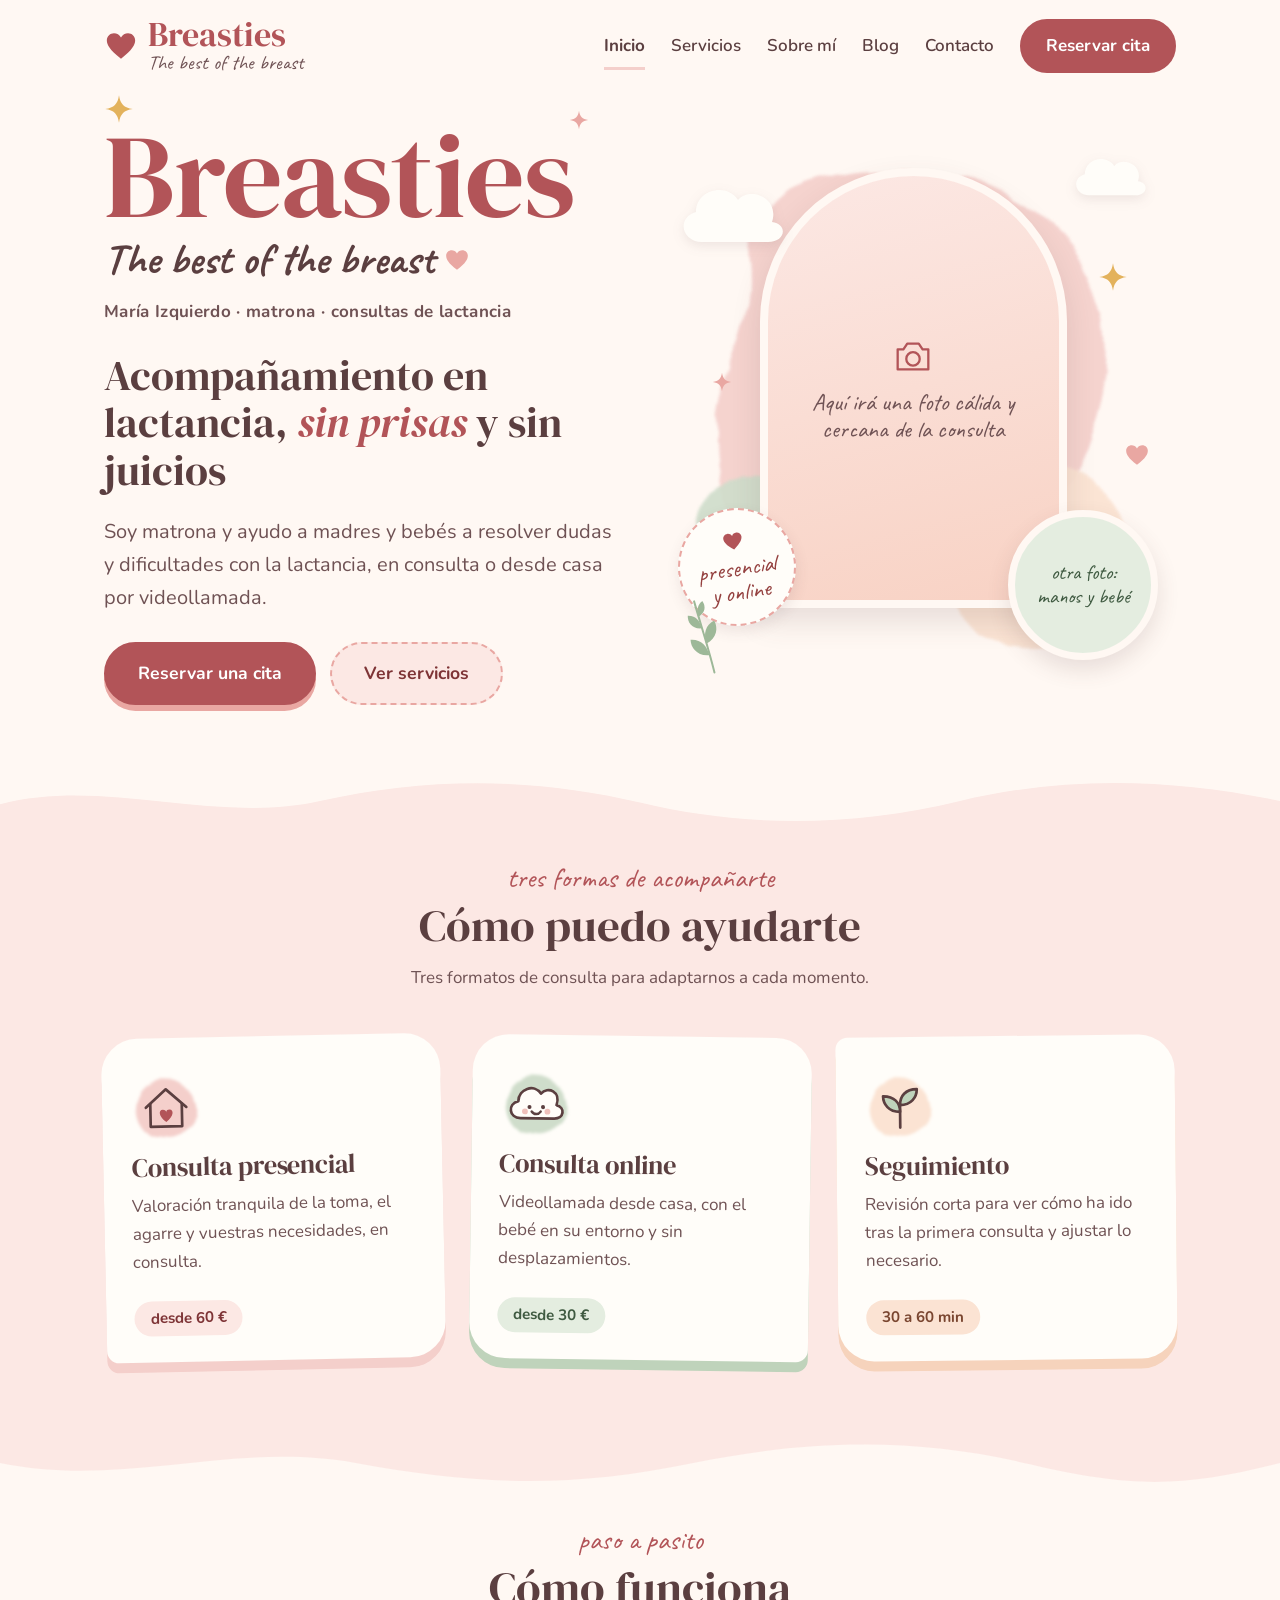
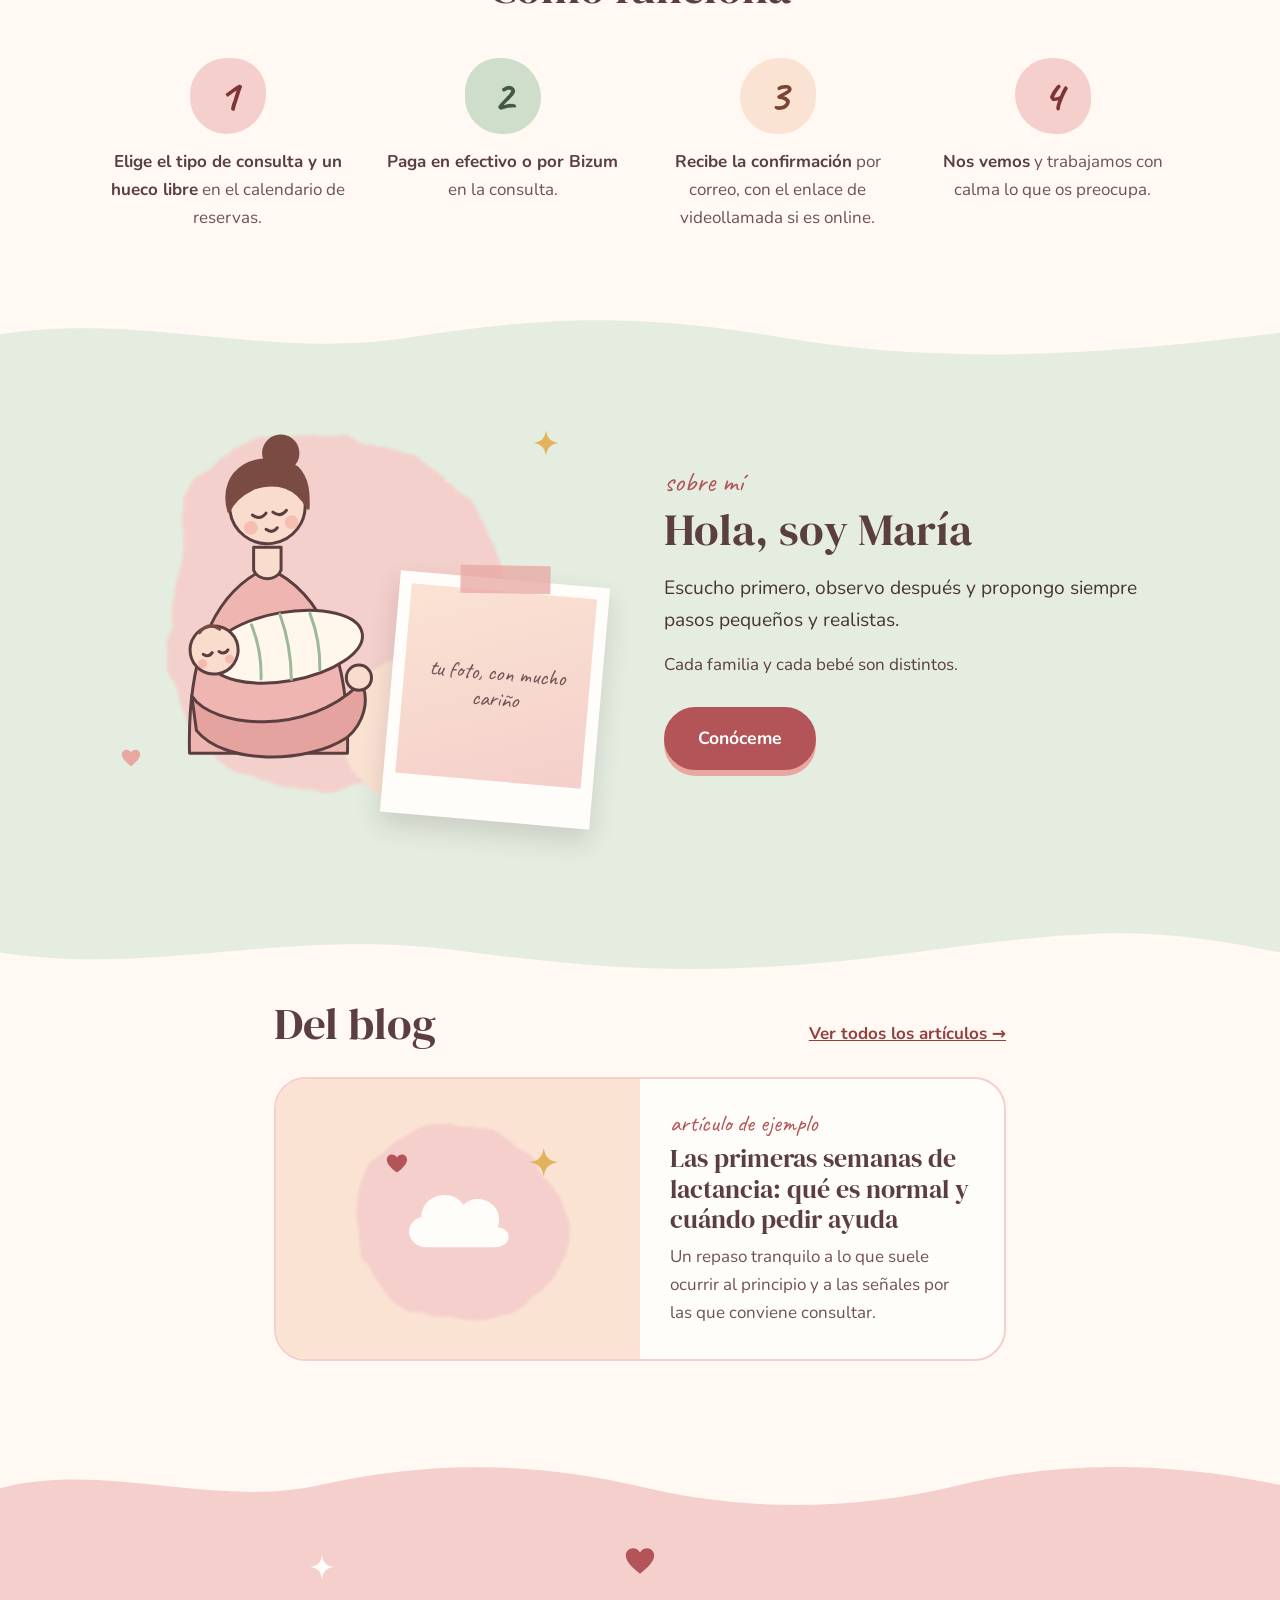
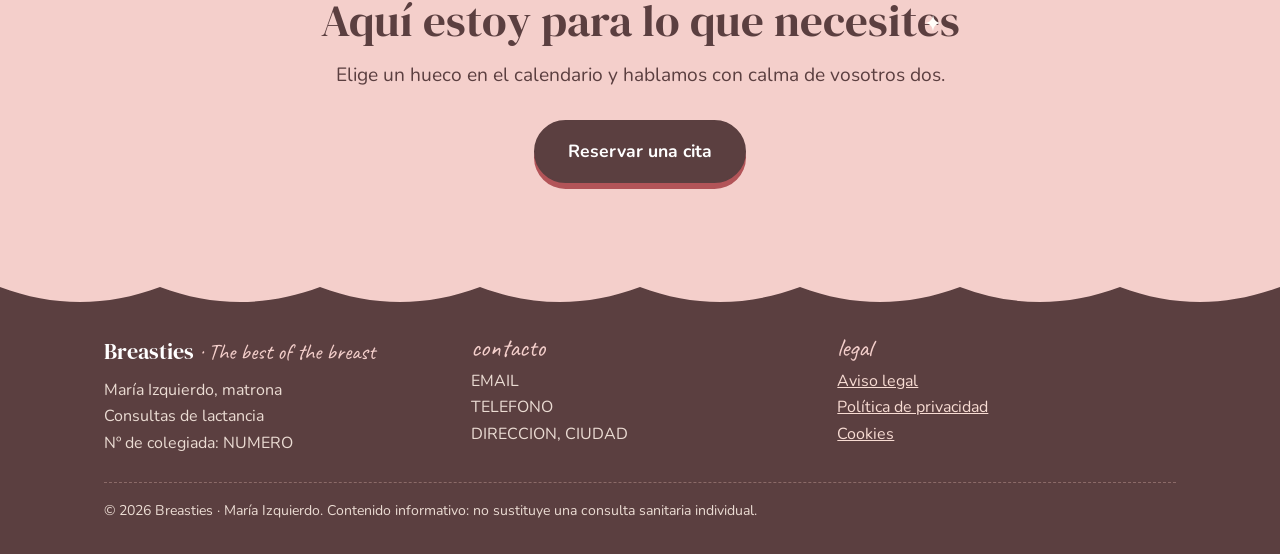
==== commit db28c26e: "Reservas con calculadora de precio, zonas por tiempo en coche, servicios reales y contacto Co-Author" ====
--- a/index.html
+++ b/index.html
@@ -41,6 +41,7 @@
           <li><a href="servicios.html">Servicios</a></li>
           <li><a href="sobre-mi.html">Sobre mí</a></li>
           <li><a href="blog.html">Blog</a></li>
+          <li><a href="contacto.html">Contacto</a></li>
           <li><a class="boton" href="reservar.html">Reservar cita</a></li>
         </ul>
       </nav>
@@ -102,19 +103,19 @@
             <svg class="icono" viewBox="0 0 64 64" aria-hidden="true"><circle cx="32" cy="34" r="27" fill="#f4cfcb" filter="url(#acuarela)"/><g fill="none" stroke="#5b3f40" stroke-width="2.4" stroke-linecap="round" stroke-linejoin="round"><path d="M14 33 L32 17 L50 33"/><path d="M18 30 V50 H46 V30"/></g><path d="M32 46 C25 41 25 35 29 35 C31 35 32 36 32 37.5 C32 36 33 35 35 35 C39 35 39 41 32 46Z" fill="#b25458"/></svg>
             <h3>Consulta presencial</h3>
             <p>Valoración tranquila de la toma, el agarre y vuestras necesidades, en consulta.</p>
-            <div class="pie-tarjeta"><span class="pildora">60 min · orientativo</span></div>
+            <div class="pie-tarjeta"><span class="pildora">desde 60 €</span></div>
           </div>
           <div class="tarjeta">
             <svg class="icono" viewBox="0 0 64 64" aria-hidden="true"><circle cx="32" cy="34" r="27" fill="#cfddcb" filter="url(#acuarela)"/><path d="M18 46 C8 46 6 34 16 31 C16 20 30 15 36 24 C42 17 54 22 50 34 C58 36 57 46 48 46 Z" fill="#fffdf9" stroke="#5b3f40" stroke-width="2.4" stroke-linejoin="round"/><circle cx="26" cy="36" r="1.8" fill="#5b3f40"/><circle cx="38" cy="36" r="1.8" fill="#5b3f40"/><path d="M28 40 C30 43 34 43 36 40" fill="none" stroke="#5b3f40" stroke-width="2.2" stroke-linecap="round"/><circle cx="22" cy="40" r="2.6" fill="#e9a7a2" opacity=".7"/><circle cx="42" cy="40" r="2.6" fill="#e9a7a2" opacity=".7"/></svg>
             <h3>Consulta online</h3>
             <p>Videollamada desde casa, con el bebé en su entorno y sin desplazamientos.</p>
-            <div class="pie-tarjeta"><span class="pildora">45 min · orientativo</span></div>
+            <div class="pie-tarjeta"><span class="pildora">desde 30 €</span></div>
           </div>
           <div class="tarjeta">
             <svg class="icono" viewBox="0 0 64 64" aria-hidden="true"><circle cx="32" cy="34" r="27" fill="#fbe3d3" filter="url(#acuarela)"/><g fill="none" stroke="#5b3f40" stroke-width="2.4" stroke-linecap="round" stroke-linejoin="round"><path d="M32 52 V30"/><path d="M32 38 C22 38 17 31 17 24 C27 24 32 30 32 38Z" fill="#bfd3bb"/><path d="M32 32 C42 32 47 25 47 18 C37 18 32 24 32 32Z" fill="#bfd3bb"/></g></svg>
             <h3>Seguimiento</h3>
             <p>Revisión corta para ver cómo ha ido tras la primera consulta y ajustar lo necesario.</p>
-            <div class="pie-tarjeta"><span class="pildora">30 min · orientativo</span></div>
+            <div class="pie-tarjeta"><span class="pildora">30 a 60 min</span></div>
           </div>
         </div>
       </div>
@@ -129,7 +130,7 @@
         </div>
         <ol class="pasos">
           <li><span class="num" aria-hidden="true">1</span><span><strong>Elige el tipo de consulta y un hueco libre</strong> en el calendario de reservas.</span></li>
-          <li><span class="num" aria-hidden="true">2</span><span><strong>Paga online o en la consulta</strong>, como prefieras.</span></li>
+          <li><span class="num" aria-hidden="true">2</span><span><strong>Paga en efectivo o por Bizum</strong> en la consulta.</span></li>
           <li><span class="num" aria-hidden="true">3</span><span><strong>Recibe la confirmación</strong> por correo, con el enlace de videollamada si es online.</span></li>
           <li><span class="num" aria-hidden="true">4</span><span><strong>Nos vemos</strong> y trabajamos con calma lo que os preocupa.</span></li>
         </ol>
--- a/styles.css
+++ b/styles.css
@@ -436,3 +436,112 @@
   .escena { min-height: 500px; }
   .reserva-marco iframe { height: 820px; }
 }
+
+/* ============================================================
+   Servicios, calculadora de reservas y contacto
+   ============================================================ */
+[hidden] { display: none !important; }
+
+.grupo-titulo { text-align: center; margin: 0 0 30px; }
+.grupo-titulo .manuscrita { margin-bottom: 2px; }
+.grupo-titulo h2 { margin: 0; font-size: clamp(1.7rem, 3.6vw, 2.4rem); }
+
+.precios { display: flex; flex-wrap: wrap; gap: 6px 26px; }
+.precios .etq { display: block; font-family: var(--manuscrita); font-size: 1.4rem; line-height: 1; color: var(--tinta-suave); }
+.precios .precio { font-size: 1.9rem; }
+.precios .solo { font-family: var(--manuscrita); font-size: 1.4rem; line-height: 1.2; color: var(--tinta-suave); align-self: flex-end; }
+
+.tarjetas.una { grid-template-columns: minmax(0, 780px); justify-content: center; }
+.tarjeta.pack {
+  transform: none;
+  border-radius: 36px;
+  box-shadow: 0 10px 0 var(--oro);
+  border: 3px dashed var(--oro);
+}
+
+.tabla-simple { width: 100%; border-collapse: separate; border-spacing: 0; background: var(--crema-2); border-radius: 24px; overflow: hidden; }
+.tabla-simple th, .tabla-simple td { text-align: left; padding: 14px 20px; border-bottom: 1px dashed var(--rosa-fuerte); vertical-align: top; }
+.tabla-simple tr:last-child td { border-bottom: 0; }
+.tabla-simple th { font-family: var(--serif); font-weight: 400; font-size: 1.15rem; color: var(--acento-oscuro); background: var(--rosa-claro); }
+.tabla-simple .der { text-align: right; white-space: nowrap; font-weight: 700; color: var(--acento-oscuro); }
+.tabla-simple small { display: block; color: var(--tinta-suave); font-weight: 400; }
+.tabla-simple + .tabla-simple { margin-top: 24px; }
+.tabla-titulo { font-family: var(--serif); font-size: 1.5rem; margin: 36px 0 12px; }
+.tabla-titulo:first-child { margin-top: 0; }
+
+/* Calculadora de reservas */
+.calc fieldset {
+  border: 3px solid var(--rosa);
+  border-radius: 28px;
+  background: var(--crema-2);
+  padding: 14px 24px 24px;
+  margin: 0 0 24px;
+  min-width: 0;
+}
+.calc legend { font-family: var(--serif); font-size: 1.5rem; color: var(--acento-oscuro); padding: 0 12px; }
+.calc select {
+  font: inherit;
+  padding: 11px 16px;
+  border: 2px solid var(--rosa-fuerte);
+  border-radius: 18px;
+  background: #fff;
+  color: var(--tinta);
+  max-width: 100%;
+}
+.calc select#zona { width: 100%; }
+.calc input[type="radio"], .calc input[type="checkbox"] { accent-color: var(--acento); width: 20px; height: 20px; margin: 2px 0 0; flex: none; }
+.calc input:focus-visible, .calc select:focus-visible, .boton:focus-visible { outline: 3px solid var(--oro); outline-offset: 2px; }
+
+.modalidades { display: grid; grid-template-columns: repeat(auto-fit, minmax(min(240px, 100%), 1fr)); gap: 14px; }
+.modalidades label, .opcion {
+  display: flex;
+  gap: 12px;
+  align-items: flex-start;
+  border: 2px solid var(--rosa);
+  border-radius: 22px;
+  padding: 14px 18px;
+  cursor: pointer;
+  background: #fff;
+}
+.modalidades label:has(input:checked), .opcion:has(input:checked) { border-color: var(--acento); background: var(--rosa-claro); }
+.modalidades small { display: block; color: var(--tinta-suave); }
+
+.grupo-servicios h3 { margin: 22px 0 10px; font-size: 1.35rem; color: var(--acento-oscuro); }
+.grupo-servicios:first-child h3 { margin-top: 4px; }
+.opcion-fila { display: flex; gap: 10px; align-items: center; margin-bottom: 10px; flex-wrap: wrap; }
+.opcion-fila .opcion { flex: 1 1 300px; }
+.opcion-texto { display: flex; flex-direction: column; gap: 2px; }
+.opcion-titulo { font-weight: 700; }
+.opcion-detalle { font-size: .93rem; color: var(--tinta-suave); }
+.opcion-precios { font-size: .95rem; color: var(--acento-oscuro); font-weight: 700; }
+.opcion-fila.desactivada .opcion { opacity: .5; cursor: not-allowed; }
+
+.resumen-caja {
+  background: var(--crema-2);
+  border: 3px dashed var(--rosa-fuerte);
+  border-radius: 28px;
+  padding: 20px 24px;
+  margin-bottom: 24px;
+}
+.resumen-caja h2 { font-size: 1.6rem; margin: 0 0 10px; }
+.resumen-tabla { width: 100%; border-collapse: collapse; }
+.resumen-tabla td { padding: 7px 0; border-bottom: 1px dashed var(--rosa-fuerte); }
+.resumen-tabla td.der { text-align: right; white-space: nowrap; padding-left: 14px; }
+.resumen-tabla tr.total td { font-weight: 700; font-size: 1.15rem; border-bottom: 0; padding-top: 14px; color: var(--acento-oscuro); }
+.nota { font-size: .95rem; color: var(--tinta-suave); margin: 10px 0 0; }
+.nota.destacada { color: var(--acento-oscuro); font-weight: 700; }
+.error { color: #9b2c1a; font-weight: 700; margin: 10px 0 0; }
+.vacio { color: var(--tinta-suave); margin: 0; }
+
+button.boton { font: inherit; font-weight: 700; cursor: pointer; }
+button.boton:disabled { opacity: .45; cursor: not-allowed; transform: none; filter: none; }
+
+#banner-duracion {
+  background: var(--durazno);
+  border: 2px solid var(--oro);
+  border-radius: 22px;
+  padding: 14px 20px;
+  margin: 28px 0 16px;
+}
+
+.contacto-botones { display: flex; gap: 14px; flex-wrap: wrap; justify-content: center; margin: 0 0 36px; }
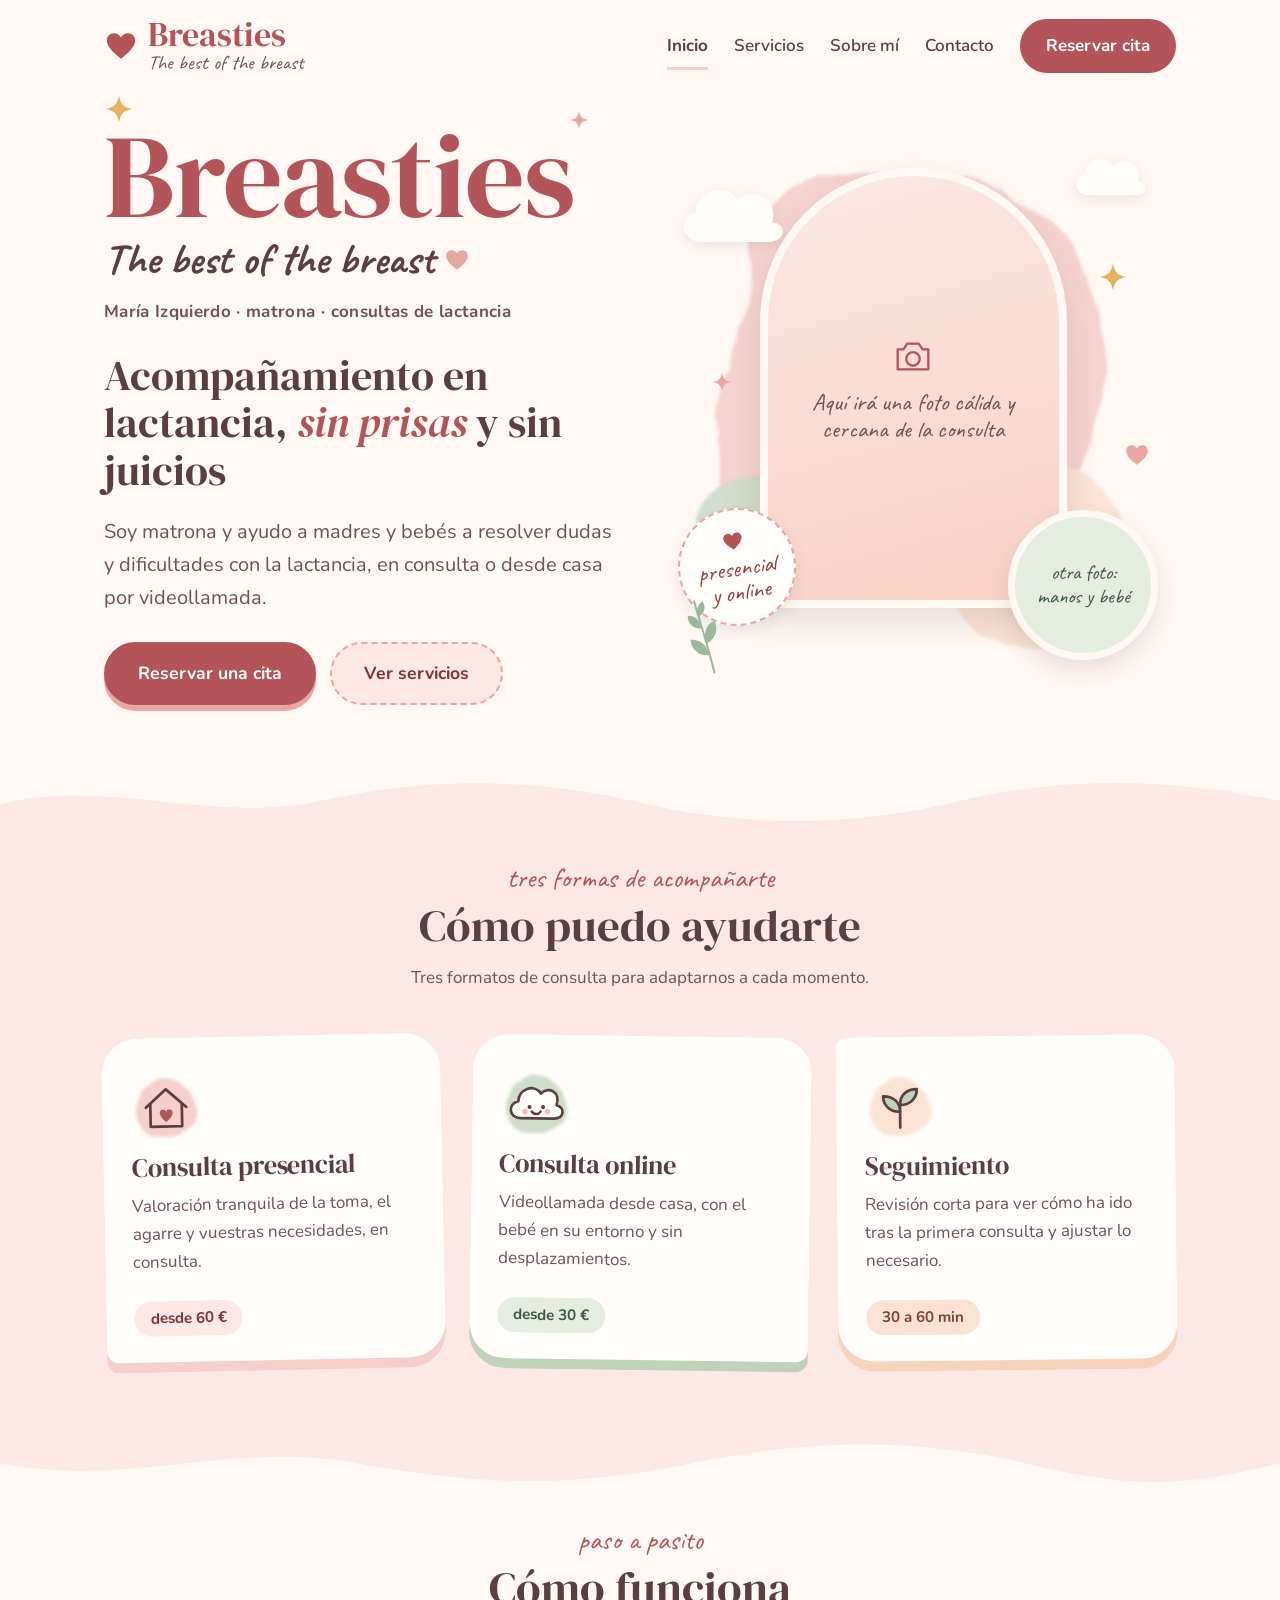
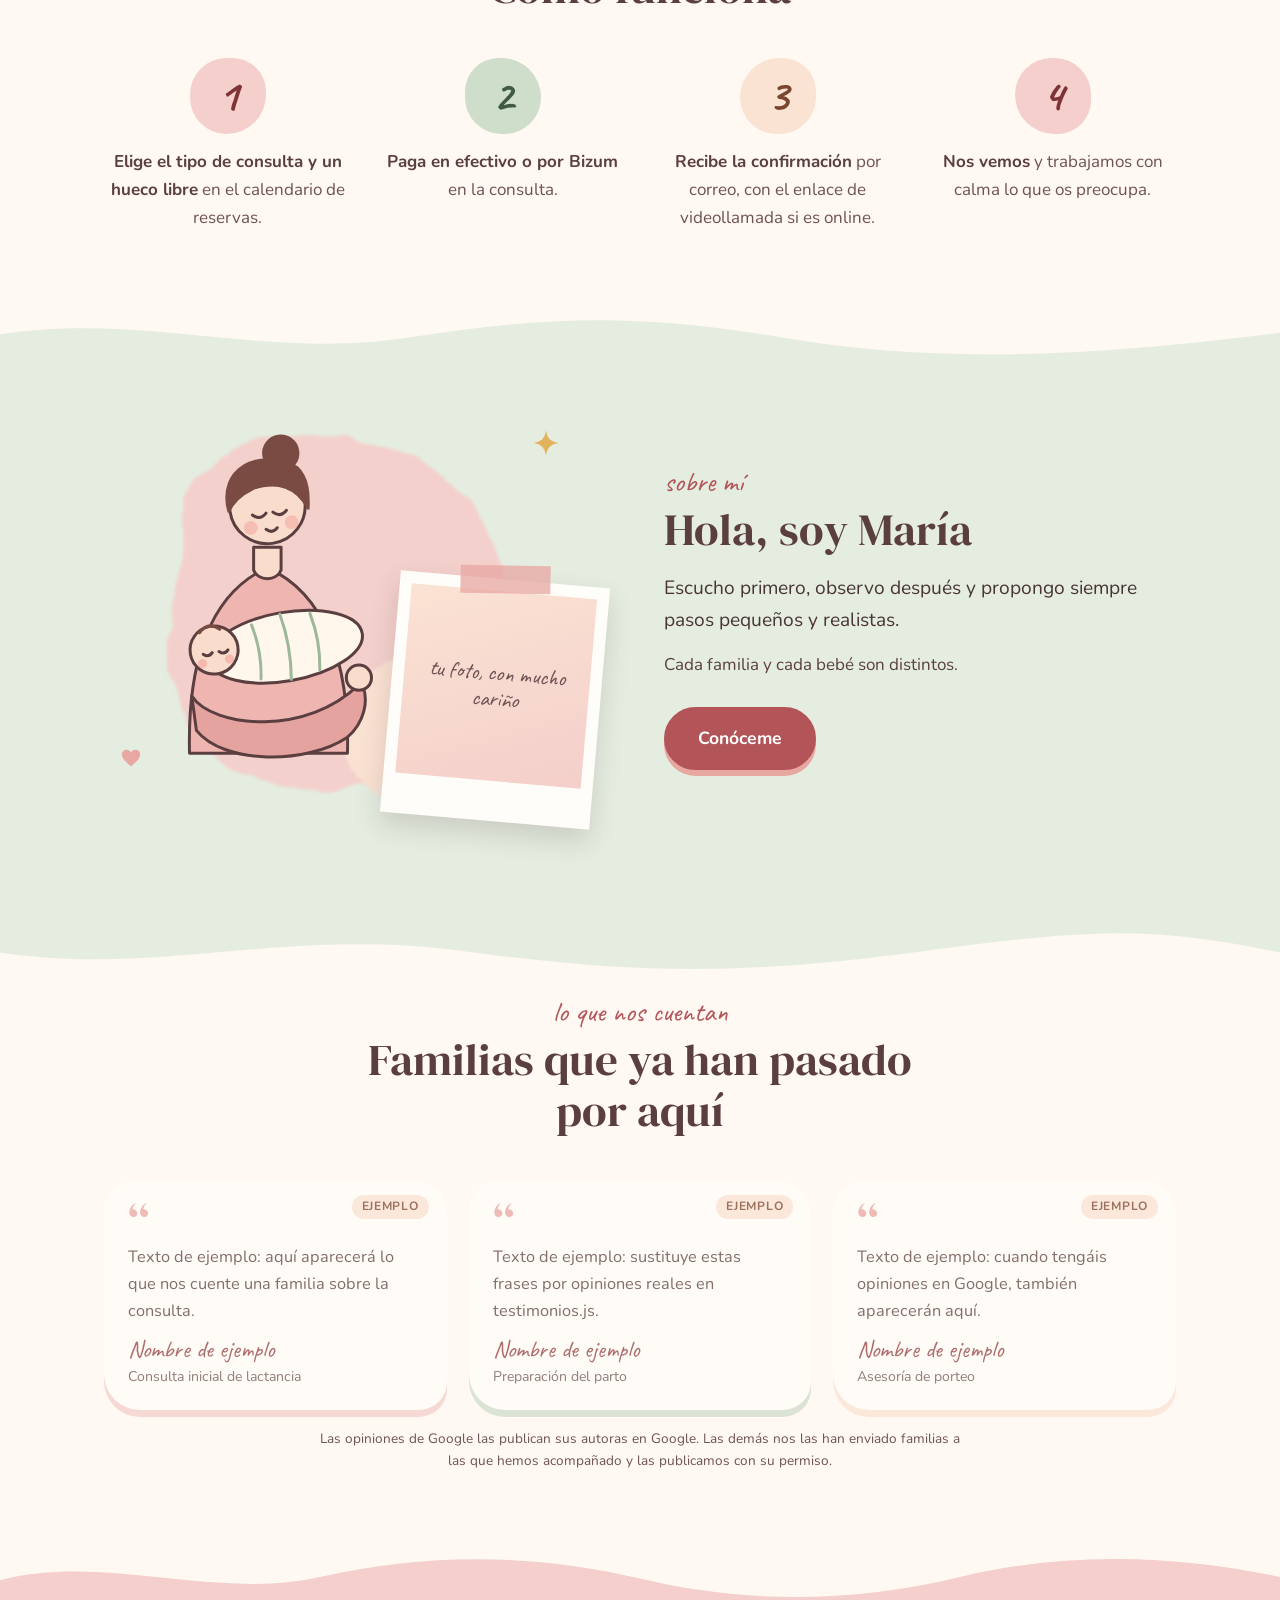
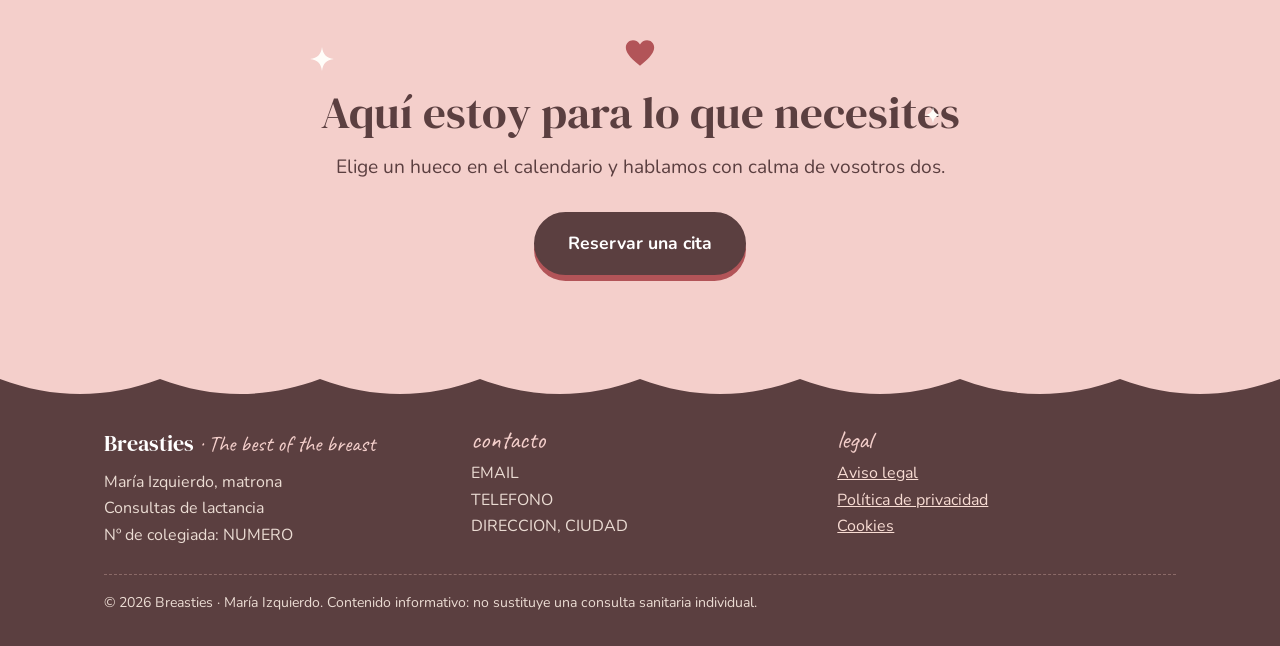
==== commit 85bae8ad: "Portada con opiniones (propias y de Google con el diseño de la web) y blog retirado Co-Authored-By: " ====
--- a/index.html
+++ b/index.html
@@ -40,7 +40,6 @@
           <li><a href="index.html" aria-current="page">Inicio</a></li>
           <li><a href="servicios.html">Servicios</a></li>
           <li><a href="sobre-mi.html">Sobre mí</a></li>
-          <li><a href="blog.html">Blog</a></li>
           <li><a href="contacto.html">Contacto</a></li>
           <li><a class="boton" href="reservar.html">Reservar cita</a></li>
         </ul>
@@ -186,27 +185,16 @@
     </section>
 
     <div class="ola" style="--de:var(--salvia-claro);--a:var(--crema)" aria-hidden="true"><svg viewBox="0 0 1440 60" preserveAspectRatio="none"><path d="M0 32 C180 62 320 0 520 30 S840 60 1040 30 S1300 0 1440 32 V60 H0Z"/></svg></div>
-    <section class="bloque crema" style="padding-top:24px">
-      <div class="wrap estrecho">
-        <div class="cabecera-fila">
-          <h2>Del blog</h2>
-          <a href="blog.html"><strong>Ver todos los artículos →</strong></a>
-        </div>
-        <div class="articulo-resumen">
-          <div class="portadilla">
-            <svg viewBox="0 0 240 200" aria-hidden="true">
-              <path d="M40 90 C30 40 100 10 150 30 C210 52 230 120 190 160 C150 200 60 190 40 130Z" fill="#f4cfcb" filter="url(#acuarela)"/>
-              <use href="#nube" x="70" y="70" width="100" height="58" style="color:#fffdf9"/>
-              <use href="#chispa" x="178" y="40" width="26" height="26" style="color:#e3b25c"/>
-              <use href="#corazon" x="60" y="44" width="20" height="20" style="color:#b25458"/>
-            </svg>
-          </div>
-          <div class="cuerpo">
-            <div class="meta">artículo de ejemplo</div>
-            <h3><a href="articulo-primeras-semanas.html">Las primeras semanas de lactancia: qué es normal y cuándo pedir ayuda</a></h3>
-            <p>Un repaso tranquilo a lo que suele ocurrir al principio y a las señales por las que conviene consultar.</p>
-          </div>
-        </div>
+    <section class="bloque crema" style="padding-top:24px" id="opiniones">
+      <div class="wrap">
+        <div class="cabecera-bloque">
+          <div class="manuscrita">lo que nos cuentan</div>
+          <h2>Familias que ya han pasado por aquí</h2>
+          <p id="opiniones-resumen"></p>
+        </div>
+        <div class="opiniones" id="lista-opiniones"></div>
+        <p class="centrado" style="margin:34px 0 0"><a class="boton suave" id="enlace-opinar" href="contacto.html" target="_blank" rel="noopener">Déjanos tu opinión en Google</a></p>
+        <p class="nota centrado" id="opiniones-origen">Las opiniones de Google las publican sus autoras en Google. Las demás nos las han enviado familias a las que hemos acompañado y las publicamos con su permiso.</p>
       </div>
     </section>
 
@@ -242,5 +230,7 @@
       <div class="copia">© 2026 Breasties · María Izquierdo. Contenido informativo: no sustituye una consulta sanitaria individual.</div>
     </div>
   </footer>
+  <script src="config.js"></script>
+  <script src="testimonios.js"></script>
 </body>
 </html>
--- a/styles.css
+++ b/styles.css
@@ -469,79 +469,230 @@
 .tabla-titulo { font-family: var(--serif); font-size: 1.5rem; margin: 36px 0 12px; }
 .tabla-titulo:first-child { margin-top: 0; }
 
-/* Calculadora de reservas */
-.calc fieldset {
-  border: 3px solid var(--rosa);
-  border-radius: 28px;
-  background: var(--crema-2);
-  padding: 14px 24px 24px;
-  margin: 0 0 24px;
-  min-width: 0;
-}
-.calc legend { font-family: var(--serif); font-size: 1.5rem; color: var(--acento-oscuro); padding: 0 12px; }
-.calc select {
-  font: inherit;
-  padding: 11px 16px;
-  border: 2px solid var(--rosa-fuerte);
-  border-radius: 18px;
-  background: #fff;
-  color: var(--tinta);
-  max-width: 100%;
-}
-.calc select#zona { width: 100%; }
-.calc input[type="radio"], .calc input[type="checkbox"] { accent-color: var(--acento); width: 20px; height: 20px; margin: 2px 0 0; flex: none; }
-.calc input:focus-visible, .calc select:focus-visible, .boton:focus-visible { outline: 3px solid var(--oro); outline-offset: 2px; }
-
-.modalidades { display: grid; grid-template-columns: repeat(auto-fit, minmax(min(240px, 100%), 1fr)); gap: 14px; }
-.modalidades label, .opcion {
-  display: flex;
-  gap: 12px;
-  align-items: flex-start;
-  border: 2px solid var(--rosa);
-  border-radius: 22px;
-  padding: 14px 18px;
-  cursor: pointer;
-  background: #fff;
-}
-.modalidades label:has(input:checked), .opcion:has(input:checked) { border-color: var(--acento); background: var(--rosa-claro); }
-.modalidades small { display: block; color: var(--tinta-suave); }
-
-.grupo-servicios h3 { margin: 22px 0 10px; font-size: 1.35rem; color: var(--acento-oscuro); }
-.grupo-servicios:first-child h3 { margin-top: 4px; }
-.opcion-fila { display: flex; gap: 10px; align-items: center; margin-bottom: 10px; flex-wrap: wrap; }
-.opcion-fila .opcion { flex: 1 1 300px; }
-.opcion-texto { display: flex; flex-direction: column; gap: 2px; }
-.opcion-titulo { font-weight: 700; }
-.opcion-detalle { font-size: .93rem; color: var(--tinta-suave); }
-.opcion-precios { font-size: .95rem; color: var(--acento-oscuro); font-weight: 700; }
-.opcion-fila.desactivada .opcion { opacity: .5; cursor: not-allowed; }
-
-.resumen-caja {
-  background: var(--crema-2);
-  border: 3px dashed var(--rosa-fuerte);
-  border-radius: 28px;
-  padding: 20px 24px;
-  margin-bottom: 24px;
-}
-.resumen-caja h2 { font-size: 1.6rem; margin: 0 0 10px; }
+button.boton { font: inherit; font-weight: 700; cursor: pointer; }
+button.boton:disabled { opacity: .45; cursor: not-allowed; transform: none; filter: none; }
+
+
+.contacto-botones { display: flex; gap: 14px; flex-wrap: wrap; justify-content: center; margin: 0 0 36px; }
+
+/* ---------- Reserva paso a paso ---------- */
+.visual-oculto { position: absolute !important; width: 1px; height: 1px; padding: 0; margin: -1px; overflow: hidden; clip: rect(0 0 0 0); white-space: nowrap; border: 0; }
+
+.pasos-progreso { display: flex; justify-content: center; gap: 8px; list-style: none; padding: 0; margin: 0 0 30px; flex-wrap: wrap; }
+.pasos-progreso li {
+  display: flex; align-items: center; gap: 8px;
+  font-family: var(--manuscrita); font-size: 1.35rem; line-height: 1; color: var(--tinta-suave); opacity: .55;
+}
+.pasos-progreso li + li::before { content: ""; width: 22px; border-top: 2px dashed var(--rosa-fuerte); margin-right: 2px; }
+.pasos-progreso .bola {
+  width: 32px; height: 32px; border-radius: 50%; display: grid; place-items: center;
+  font-family: var(--texto); font-size: .95rem; font-weight: 700; background: var(--rosa); color: var(--tinta);
+}
+.pasos-progreso li.actual, .pasos-progreso li.hecho { opacity: 1; }
+.pasos-progreso li.actual .bola { background: var(--acento); color: #fff; box-shadow: 0 4px 0 var(--rosa-fuerte); }
+.pasos-progreso li.hecho .bola { background: var(--salvia); color: var(--salvia-oscuro); }
+.pasos-progreso li[hidden] { display: none; }
+@media (max-width: 640px) {
+  .pasos-progreso { gap: 4px; flex-wrap: nowrap; }
+  .pasos-progreso li { gap: 4px; }
+  .pasos-progreso li + li::before { width: 10px; }
+  .pasos-progreso .txt { display: none; }
+  .pasos-progreso li.actual .txt { display: inline; }
+}
+
+.paso { animation: aparecer .35s ease; }
+@keyframes aparecer { from { opacity: 0; transform: translateY(8px); } to { opacity: 1; transform: none; } }
+@media (prefers-reduced-motion: reduce) { .paso { animation: none; } }
+.paso > h2 { text-align: center; font-size: clamp(1.6rem, 3.6vw, 2.2rem); margin: 0 0 6px; }
+.paso > .sub { text-align: center; color: var(--tinta-suave); margin: 0 auto 24px; max-width: 560px; }
+.paso h3.grupo { font-size: 1.3rem; color: var(--acento-oscuro); margin: 26px 0 12px; }
+.paso h3.grupo:first-of-type { margin-top: 0; }
+
+.elecciones { display: grid; grid-template-columns: repeat(auto-fit, minmax(min(250px, 100%), 1fr)); gap: 14px; }
+.eleccion { position: relative; display: block; cursor: pointer; }
+.eleccion > input { position: absolute; opacity: 0; pointer-events: none; }
+.eleccion-caja {
+  display: flex; gap: 14px; align-items: flex-start; height: 100%;
+  background: var(--crema-2); border: 3px solid transparent; border-radius: 26px 30px 24px 32px;
+  padding: 16px 18px; box-shadow: 0 6px 0 var(--rosa);
+  transition: border-color .15s, background .15s, transform .15s, box-shadow .15s;
+}
+.eleccion:hover .eleccion-caja { transform: translateY(-2px); }
+.eleccion > input:checked + .eleccion-caja { border-color: var(--acento); background: var(--rosa-claro); box-shadow: 0 6px 0 var(--rosa-fuerte); }
+.eleccion > input:focus-visible + .eleccion-caja { outline: 3px solid var(--oro); outline-offset: 3px; }
+.eleccion > input:disabled + .eleccion-caja { opacity: .45; cursor: not-allowed; transform: none; }
+.marca-eleccion {
+  flex: none; width: 30px; height: 30px; margin-top: 2px; border-radius: 50%;
+  background: var(--rosa); display: grid; place-items: center; color: transparent; transition: background .15s, color .15s;
+}
+.marca-eleccion svg { width: 16px; height: 16px; }
+.eleccion > input:checked + .eleccion-caja .marca-eleccion { background: var(--acento); color: #fff; }
+.eleccion-texto { display: flex; flex-direction: column; gap: 3px; min-width: 0; }
+.eleccion-titulo { font-family: var(--serif); font-size: 1.2rem; line-height: 1.2; }
+.eleccion-detalle { font-size: .93rem; color: var(--tinta-suave); }
+.eleccion-precio { font-family: var(--serif); font-size: 1.9rem; color: var(--acento-oscuro); line-height: 1.1; margin-top: 6px; }
+.eleccion-nota { font-size: .9rem; color: var(--tinta-suave); }
+.etiquetas { display: flex; gap: 6px; flex-wrap: wrap; margin-top: 6px; }
+.etiqueta { font-size: .8rem; font-weight: 700; padding: 3px 11px; border-radius: 999px; background: var(--salvia-claro); color: var(--salvia-oscuro); }
+.etiqueta.durazno { background: var(--durazno); color: #7a4630; }
+.eleccion.pack .eleccion-caja { border-style: dashed; border-color: var(--oro); box-shadow: 0 6px 0 var(--oro); }
+.eleccion.pack > input:checked + .eleccion-caja { border-style: solid; border-color: var(--acento); }
+
+.duraciones { display: flex; gap: 8px; flex-wrap: wrap; margin-top: 10px; }
+.duraciones[hidden] { display: none; }
+.duracion { position: relative; cursor: pointer; }
+.duracion input { position: absolute; opacity: 0; }
+.duracion span { display: inline-block; padding: 5px 14px; border-radius: 999px; border: 2px solid var(--rosa-fuerte); font-weight: 700; font-size: .9rem; background: var(--crema-2); }
+.duracion input:checked + span { background: var(--acento); border-color: var(--acento); color: #fff; }
+.duracion input:focus-visible + span { outline: 3px solid var(--oro); outline-offset: 2px; }
+
+.consejo {
+  display: flex; gap: 12px; align-items: flex-start; margin: 0 0 22px;
+  background: var(--salvia-claro); color: var(--salvia-oscuro); border-radius: 22px; padding: 12px 18px; font-size: .95rem;
+}
+.consejo svg { flex: none; width: 20px; height: 20px; margin-top: 3px; color: var(--acento); }
+.consejo.durazno { background: var(--durazno); color: #6d3f2a; }
+
+.campo-texto {
+  font: inherit; color: var(--tinta); width: 100%;
+  background: var(--crema-2); border: 3px dashed var(--rosa-fuerte); border-radius: 22px;
+  padding: 14px 18px; transition: border-color .15s, background .15s;
+}
+.campo-texto::placeholder { color: #a88a8b; }
+.campo-texto:focus { outline: none; border-style: solid; border-color: var(--acento); }
+.campo-cp { max-width: 240px; display: block; margin: 0 auto; text-align: center; font-family: var(--serif); font-size: 2rem; letter-spacing: .18em; }
+textarea.campo-texto { min-height: 140px; resize: vertical; }
+.contador { text-align: right; font-size: .85rem; color: var(--tinta-suave); margin: 4px 4px 0; }
+
+.resultado-cp { text-align: center; margin: 18px auto 0; max-width: 520px; min-height: 1.6em; }
+.resultado-cp .lugar { font-family: var(--serif); font-size: 1.35rem; display: block; }
+.resultado-cp.mal { color: #9b2c1a; }
+
+.paso-botones { display: flex; justify-content: space-between; align-items: center; gap: 12px; margin-top: 30px; flex-wrap: wrap; }
+.paso-botones .boton:only-child { margin-left: auto; }
+.enlace-atras { background: none; border: 0; font: inherit; font-weight: 700; color: var(--acento); cursor: pointer; padding: 8px 4px; }
+.enlace-atras:hover { text-decoration: underline; }
+
+.resumen-caja { background: var(--crema-2); border: 3px dashed var(--rosa-fuerte); border-radius: 28px; padding: 20px 24px; margin-bottom: 24px; }
 .resumen-tabla { width: 100%; border-collapse: collapse; }
-.resumen-tabla td { padding: 7px 0; border-bottom: 1px dashed var(--rosa-fuerte); }
+.resumen-tabla td { padding: 7px 0; border-bottom: 1px dashed var(--rosa-fuerte); vertical-align: top; }
 .resumen-tabla td.der { text-align: right; white-space: nowrap; padding-left: 14px; }
 .resumen-tabla tr.total td { font-weight: 700; font-size: 1.15rem; border-bottom: 0; padding-top: 14px; color: var(--acento-oscuro); }
 .nota { font-size: .95rem; color: var(--tinta-suave); margin: 10px 0 0; }
-.nota.destacada { color: var(--acento-oscuro); font-weight: 700; }
 .error { color: #9b2c1a; font-weight: 700; margin: 10px 0 0; }
-.vacio { color: var(--tinta-suave); margin: 0; }
-
-button.boton { font: inherit; font-weight: 700; cursor: pointer; }
-button.boton:disabled { opacity: .45; cursor: not-allowed; transform: none; filter: none; }
-
-#banner-duracion {
-  background: var(--durazno);
-  border: 2px solid var(--oro);
-  border-radius: 22px;
-  padding: 14px 20px;
-  margin: 28px 0 16px;
-}
-
-.contacto-botones { display: flex; gap: 14px; flex-wrap: wrap; justify-content: center; margin: 0 0 36px; }
+.banner-duracion { background: var(--durazno); border: 2px solid var(--oro); border-radius: 22px; padding: 14px 20px; margin: 0 0 16px; }
+.sin-calendario { text-align: center; background: var(--crema-2); border-radius: 28px; padding: 26px 22px; box-shadow: 0 6px 0 var(--rosa); }
+.sin-calendario h3 { margin: 0 0 6px; }
+
+.eleccion-envoltorio { position: relative; }
+.boton-info {
+  position: absolute; top: 50%; right: 12px; transform: translateY(-50%);
+  width: 32px; height: 32px; border-radius: 50%; border: 2px solid var(--rosa-fuerte);
+  background: var(--rosa-claro); color: var(--acento-oscuro);
+  font-family: var(--serif); font-style: italic; font-size: 1.15rem; line-height: 1; cursor: pointer;
+  display: grid; place-items: center; padding: 0;
+}
+.boton-info:hover { background: var(--rosa); }
+.boton-info:focus-visible { outline: 3px solid var(--oro); outline-offset: 2px; }
+.eleccion-envoltorio:has(.duraciones:not([hidden])) .boton-info { top: 14px; transform: none; }
+.i-mini { display: inline-grid; place-items: center; width: 20px; height: 20px; border-radius: 50%; background: var(--rosa); color: var(--acento-oscuro); font-family: var(--serif); font-style: italic; font-size: .9rem; vertical-align: 1px; }
+
+#paso-1 .consejo { margin-bottom: 18px; padding: 9px 16px; }
+#paso-1 .sub { margin-bottom: 14px; }
+#paso-1 .paso-botones { margin-top: 20px; }
+
+.eleccion.no-disponible { cursor: not-allowed; }
+.eleccion.no-disponible .eleccion-caja { background: #efe6e4; box-shadow: 0 6px 0 #e2d6d4; filter: grayscale(1); opacity: .7; transform: none; }
+.eleccion.no-disponible .eleccion-nota { font-weight: 700; }
+
+.ventana-info {
+  border: 0; padding: 0; background: transparent; color: var(--tinta);
+  width: min(520px, calc(100% - 32px)); max-height: calc(100% - 32px);
+}
+.ventana-info::backdrop { background: rgba(59, 38, 39, .55); }
+.ventana-contenido {
+  position: relative; background: var(--crema-2); border-radius: 30px 34px 28px 36px;
+  padding: 28px 26px 24px; box-shadow: 0 8px 0 var(--rosa-fuerte);
+  animation: aparecer .25s ease;
+}
+.ventana-contenido h2 { font-size: 1.6rem; margin: 0 40px 8px 0; line-height: 1.2; }
+.ventana-contenido p { margin: 14px 0 0; }
+.ventana-cerrar {
+  position: absolute; top: 14px; right: 14px; width: 38px; height: 38px; border-radius: 50%;
+  border: 0; background: var(--rosa-claro); color: var(--acento-oscuro); font-size: 1.6rem; line-height: 1; cursor: pointer;
+}
+.ventana-cerrar:hover { background: var(--rosa); }
+.pasos-progreso .bola svg { width: 16px; height: 16px; }
+.pasos-progreso .bola { width: 26px; height: 26px; }
+.pasos-progreso li.actual .bola { width: 30px; height: 30px; }
+
+/* Compactar la reserva */
+.cabecera-reserva { margin-bottom: 22px; }
+.cabecera-reserva h1 { margin: 0; font-size: clamp(2rem, 4vw, 2.6rem); }
+.cabecera-reserva .manuscrita { margin-bottom: 0; }
+.pasos-progreso { margin-bottom: 20px; }
+#paso-1 > h2 { margin-bottom: 2px; }
+#paso-1 .consejo { font-size: .9rem; margin-bottom: 14px; }
+/* Paso 1 a lo ancho (tres columnas); el resto de pasos y textos, estrechos */
+#reserva .paso:not(#paso-1) { max-width: 732px; margin-left: auto; margin-right: auto; }
+#paso-1 .sub, #paso-1 .consejo { max-width: 732px; margin-left: auto; margin-right: auto; }
+
+section.bloque-reserva { padding-top: 8px; }
+.bloque-reserva .cabecera-reserva { margin-bottom: 14px; }
+#paso-1 > h2 { font-size: clamp(1.5rem, 3vw, 1.9rem); }
+#paso-1 .sub { margin-bottom: 10px; }
+#paso-1 .paso-botones { margin-top: 16px; }
+
+/* Servicios en rejilla de dos columnas, todas las tarjetas del mismo tamaño */
+#paso-1 { max-width: 980px; margin-left: auto; margin-right: auto; }
+#paso-1 .sub, #paso-1 .consejo { max-width: 732px; margin-left: auto; margin-right: auto; }
+#paso-1 h3.grupo { margin: 22px 0 10px; font-size: 1.3rem; }
+#paso-1 h3.grupo:first-of-type { margin-top: 0; }
+.rejilla-servicios { display: grid; grid-template-columns: repeat(2, minmax(0, 1fr)); gap: 14px 18px; align-items: stretch; }
+@media (max-width: 760px) { .rejilla-servicios { grid-template-columns: minmax(0, 1fr); gap: 12px; } }
+.rejilla-servicios .eleccion-envoltorio, .rejilla-servicios .eleccion { height: 100%; }
+.rejilla-servicios .eleccion-caja { align-items: center; padding: 14px 56px 14px 16px; min-height: 84px; box-shadow: 0 5px 0 var(--rosa); }
+.rejilla-servicios .eleccion > input:checked + .eleccion-caja { box-shadow: 0 5px 0 var(--rosa-fuerte); }
+.rejilla-servicios .eleccion.pack .eleccion-caja { box-shadow: 0 5px 0 var(--oro); }
+.rejilla-servicios .marca-eleccion { margin-top: 0; }
+.rejilla-servicios .eleccion-texto { gap: 6px; }
+.rejilla-servicios .eleccion-titulo { white-space: nowrap; overflow: hidden; text-overflow: ellipsis; font-size: 1.15rem; }
+.rejilla-servicios .etiquetas { margin-top: 0; }
+.rejilla-servicios .duraciones { margin-top: 4px; }
+@media (max-width: 420px) {
+  .rejilla-servicios .eleccion-caja { padding: 12px 48px 12px 12px; gap: 10px; min-height: 76px; }
+  .rejilla-servicios .eleccion-titulo { font-size: 1rem; }
+  .rejilla-servicios .marca-eleccion { width: 24px; height: 24px; }
+  .rejilla-servicios .boton-info { right: 10px; width: 30px; height: 30px; }
+}
+
+/* Casilla de consentimiento (sin cajas blancas del navegador) */
+.casilla { display: flex; gap: 12px; align-items: flex-start; margin: 20px 0 0; font-size: .95rem; cursor: pointer; position: relative; }
+.casilla input { position: absolute; opacity: 0; width: 1px; height: 1px; }
+.casilla-marca { flex: none; width: 26px; height: 26px; margin-top: 1px; border-radius: 8px; background: var(--rosa); border: 2px solid var(--rosa-fuerte); color: transparent; display: grid; place-items: center; transition: background .15s; }
+.casilla-marca svg { width: 15px; height: 15px; }
+.casilla input:checked + .casilla-marca { background: var(--acento); border-color: var(--acento); color: #fff; }
+.casilla input:focus-visible + .casilla-marca { outline: 3px solid var(--oro); outline-offset: 2px; }
+#aviso-urgente { margin: 0 0 20px; }
+@media (max-width: 379px) { .rejilla-servicios .eleccion-titulo { white-space: normal; } }
+
+/* ---------- Opiniones ---------- */
+.opiniones { display: grid; grid-template-columns: repeat(auto-fit, minmax(min(280px, 100%), 1fr)); gap: 22px; }
+.opinion {
+  position: relative; margin: 0; background: var(--crema-2); border-radius: 30px 34px 28px 36px;
+  padding: 26px 24px 22px; box-shadow: 0 7px 0 var(--rosa); display: flex; flex-direction: column; gap: 12px;
+}
+.opinion:nth-child(3n+2) { box-shadow: 0 7px 0 var(--salvia); }
+.opinion:nth-child(3n+3) { box-shadow: 0 7px 0 var(--durazno); }
+.opinion blockquote { margin: 0; font-size: 1.02rem; flex: 1; }
+.opinion blockquote::before { content: "“"; display: block; font-family: var(--serif); font-size: 3.2rem; line-height: .6; color: var(--rosa-fuerte); margin-bottom: 6px; }
+.opinion figcaption { display: flex; flex-direction: column; gap: 2px; }
+.opinion .autora { font-family: var(--manuscrita); font-size: 1.5rem; line-height: 1.1; color: var(--acento-oscuro); }
+.opinion .detalle, .opinion .fuente { font-size: .88rem; color: var(--tinta-suave); }
+.opinion .fuente { color: var(--acento); }
+.puntuacion { display: flex; gap: 2px; font-size: 1.05rem; }
+.puntuacion .lleno { color: var(--acento); }
+.puntuacion .vacio { color: var(--rosa); }
+.opinion.ejemplo { opacity: .75; }
+.marca-ejemplo { position: absolute; top: 14px; right: 18px; font-size: .75rem; font-weight: 700; text-transform: uppercase; letter-spacing: .06em; background: var(--durazno); color: #7a4630; padding: 2px 10px; border-radius: 999px; }
+#opiniones-origen { max-width: 640px; margin: 18px auto 0; font-size: .85rem; }
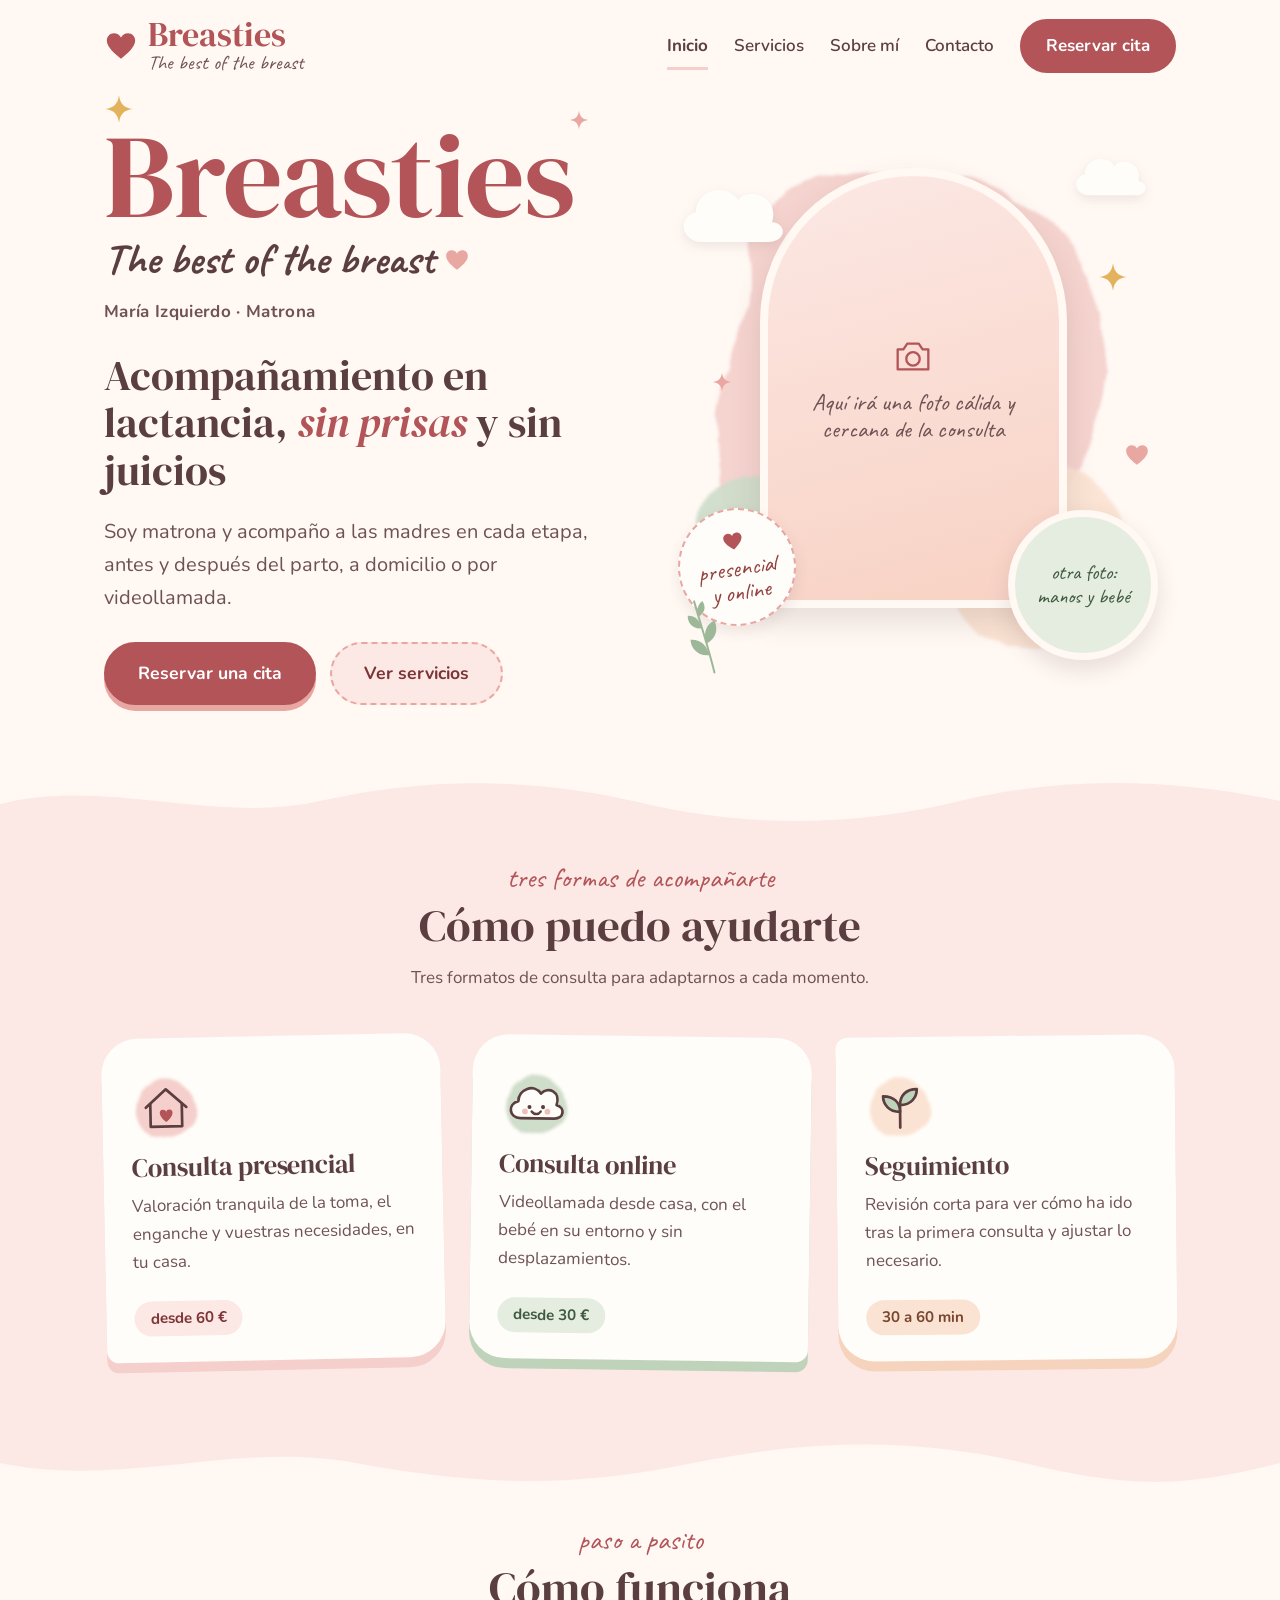
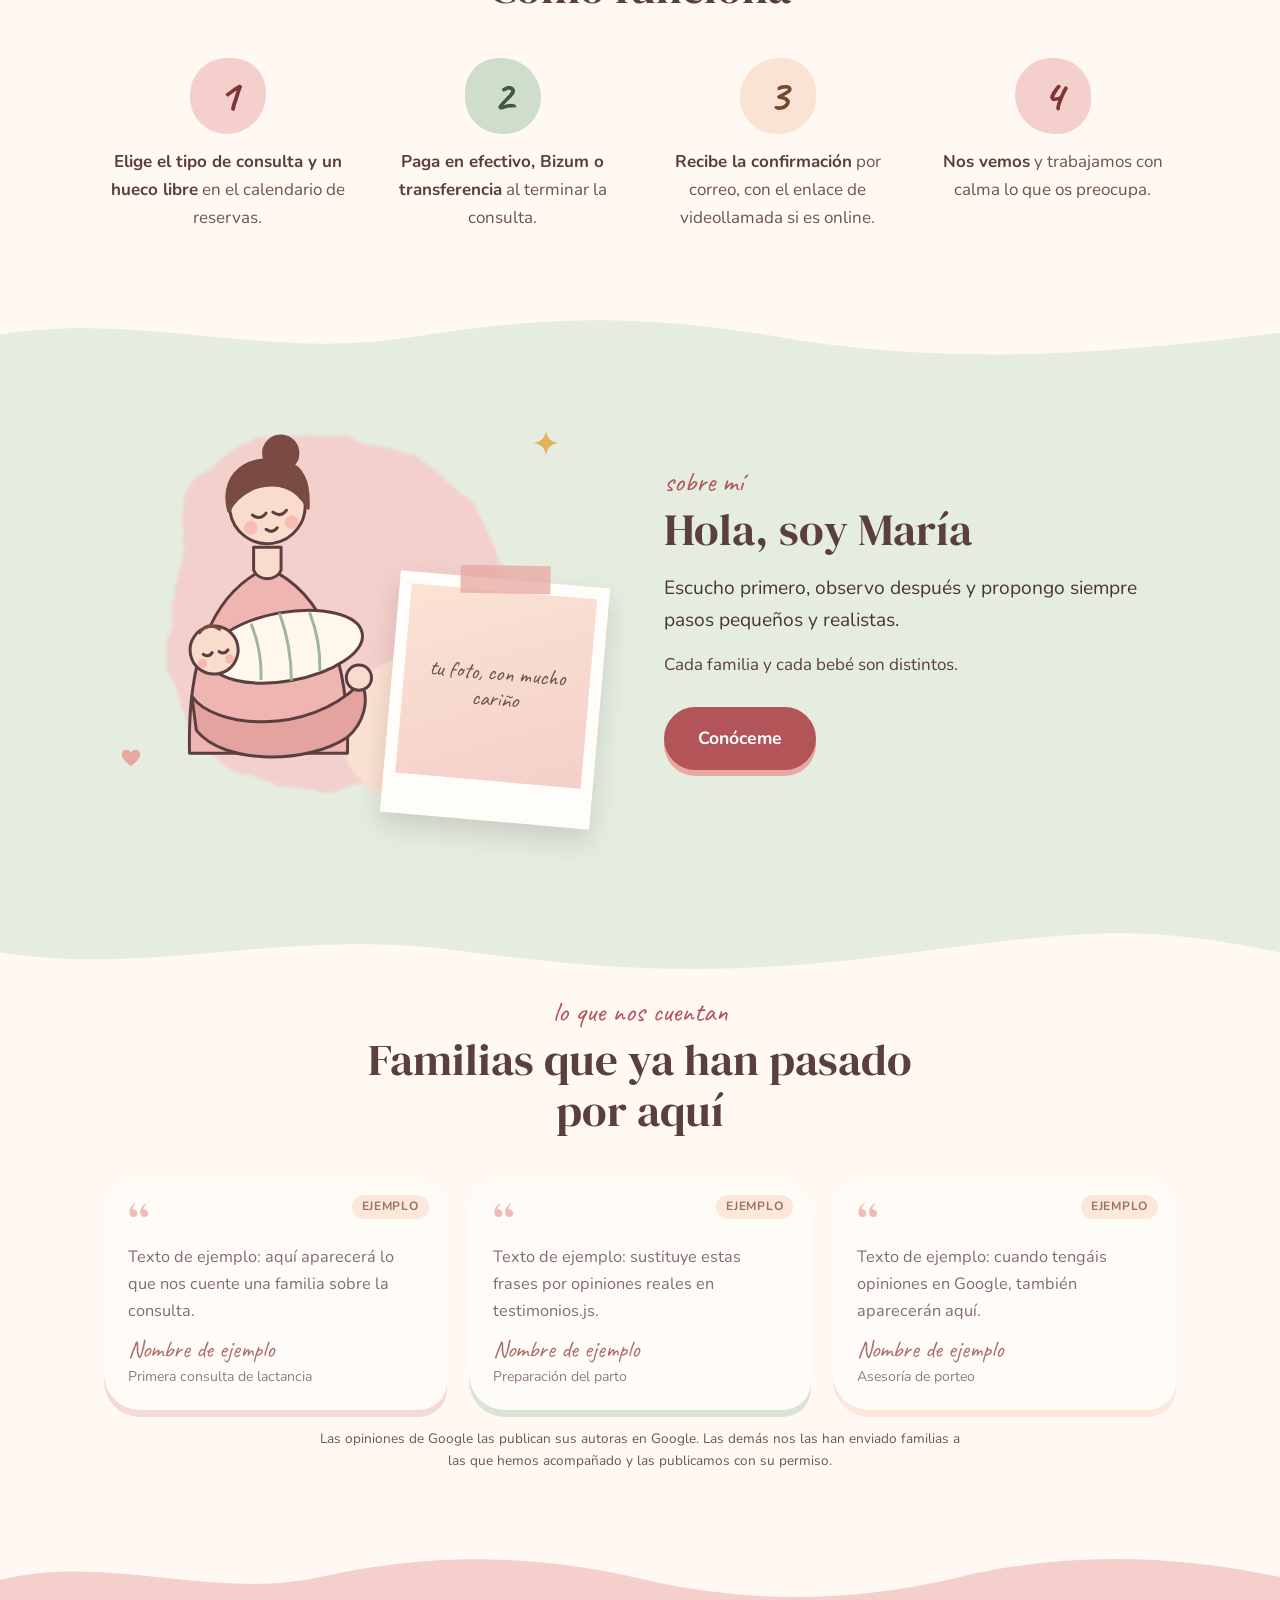
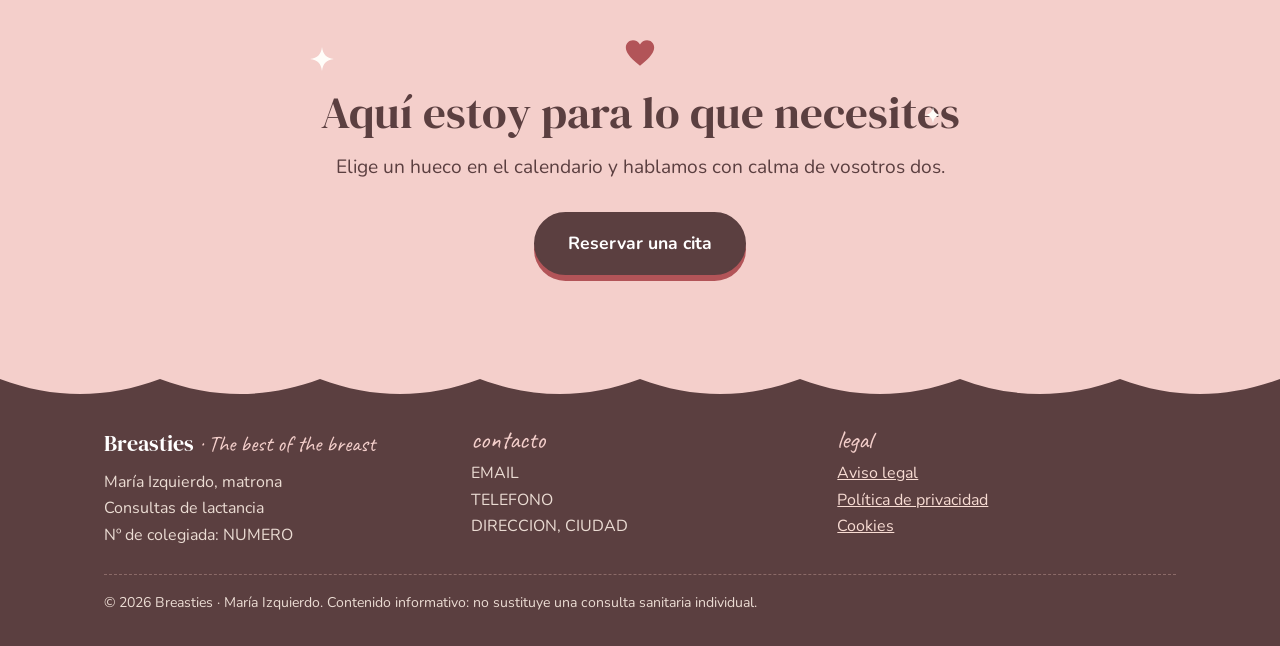
==== commit 13db9ca4: "Textos: portada, servicios, dudas frecuentes, sobre mí, pago y enganche Co-Authored-By: Claude Opus " ====
--- a/index.html
+++ b/index.html
@@ -56,10 +56,10 @@
             <div class="lema">The best of the breast <svg viewBox="0 0 24 24" aria-hidden="true"><use href="#corazon"/></svg></div>
             <svg class="garabato" width="30" height="30" viewBox="0 0 24 24" aria-hidden="true" style="left:0;top:-26px;color:var(--oro)"><use href="#chispa"/></svg>
             <svg class="garabato" width="20" height="20" viewBox="0 0 24 24" aria-hidden="true" style="right:6%;top:-10px;color:var(--rosa-fuerte)"><use href="#chispa"/></svg>
-            <div class="firma">María Izquierdo · matrona · consultas de lactancia</div>
+            <div class="firma">María Izquierdo · Matrona</div>
           </div>
           <h1>Acompañamiento en lactancia, <em>sin prisas</em> y sin juicios</h1>
-          <p class="entrada">Soy matrona y ayudo a madres y bebés a resolver dudas y dificultades con la lactancia, en consulta o desde casa por videollamada.</p>
+          <p class="entrada">Soy matrona y acompaño a las madres en cada etapa, antes y después del parto, a domicilio o por videollamada.</p>
           <div class="acciones">
             <a class="boton grande" href="reservar.html">Reservar una cita</a>
             <a class="boton grande suave" href="servicios.html">Ver servicios</a>
@@ -101,7 +101,7 @@
           <div class="tarjeta">
             <svg class="icono" viewBox="0 0 64 64" aria-hidden="true"><circle cx="32" cy="34" r="27" fill="#f4cfcb" filter="url(#acuarela)"/><g fill="none" stroke="#5b3f40" stroke-width="2.4" stroke-linecap="round" stroke-linejoin="round"><path d="M14 33 L32 17 L50 33"/><path d="M18 30 V50 H46 V30"/></g><path d="M32 46 C25 41 25 35 29 35 C31 35 32 36 32 37.5 C32 36 33 35 35 35 C39 35 39 41 32 46Z" fill="#b25458"/></svg>
             <h3>Consulta presencial</h3>
-            <p>Valoración tranquila de la toma, el agarre y vuestras necesidades, en consulta.</p>
+            <p>Valoración tranquila de la toma, el enganche y vuestras necesidades, en tu casa.</p>
             <div class="pie-tarjeta"><span class="pildora">desde 60 €</span></div>
           </div>
           <div class="tarjeta">
@@ -129,7 +129,7 @@
         </div>
         <ol class="pasos">
           <li><span class="num" aria-hidden="true">1</span><span><strong>Elige el tipo de consulta y un hueco libre</strong> en el calendario de reservas.</span></li>
-          <li><span class="num" aria-hidden="true">2</span><span><strong>Paga en efectivo o por Bizum</strong> en la consulta.</span></li>
+          <li><span class="num" aria-hidden="true">2</span><span><strong>Paga en efectivo, Bizum o transferencia</strong> al terminar la consulta.</span></li>
           <li><span class="num" aria-hidden="true">3</span><span><strong>Recibe la confirmación</strong> por correo, con el enlace de videollamada si es online.</span></li>
           <li><span class="num" aria-hidden="true">4</span><span><strong>Nos vemos</strong> y trabajamos con calma lo que os preocupa.</span></li>
         </ol>
